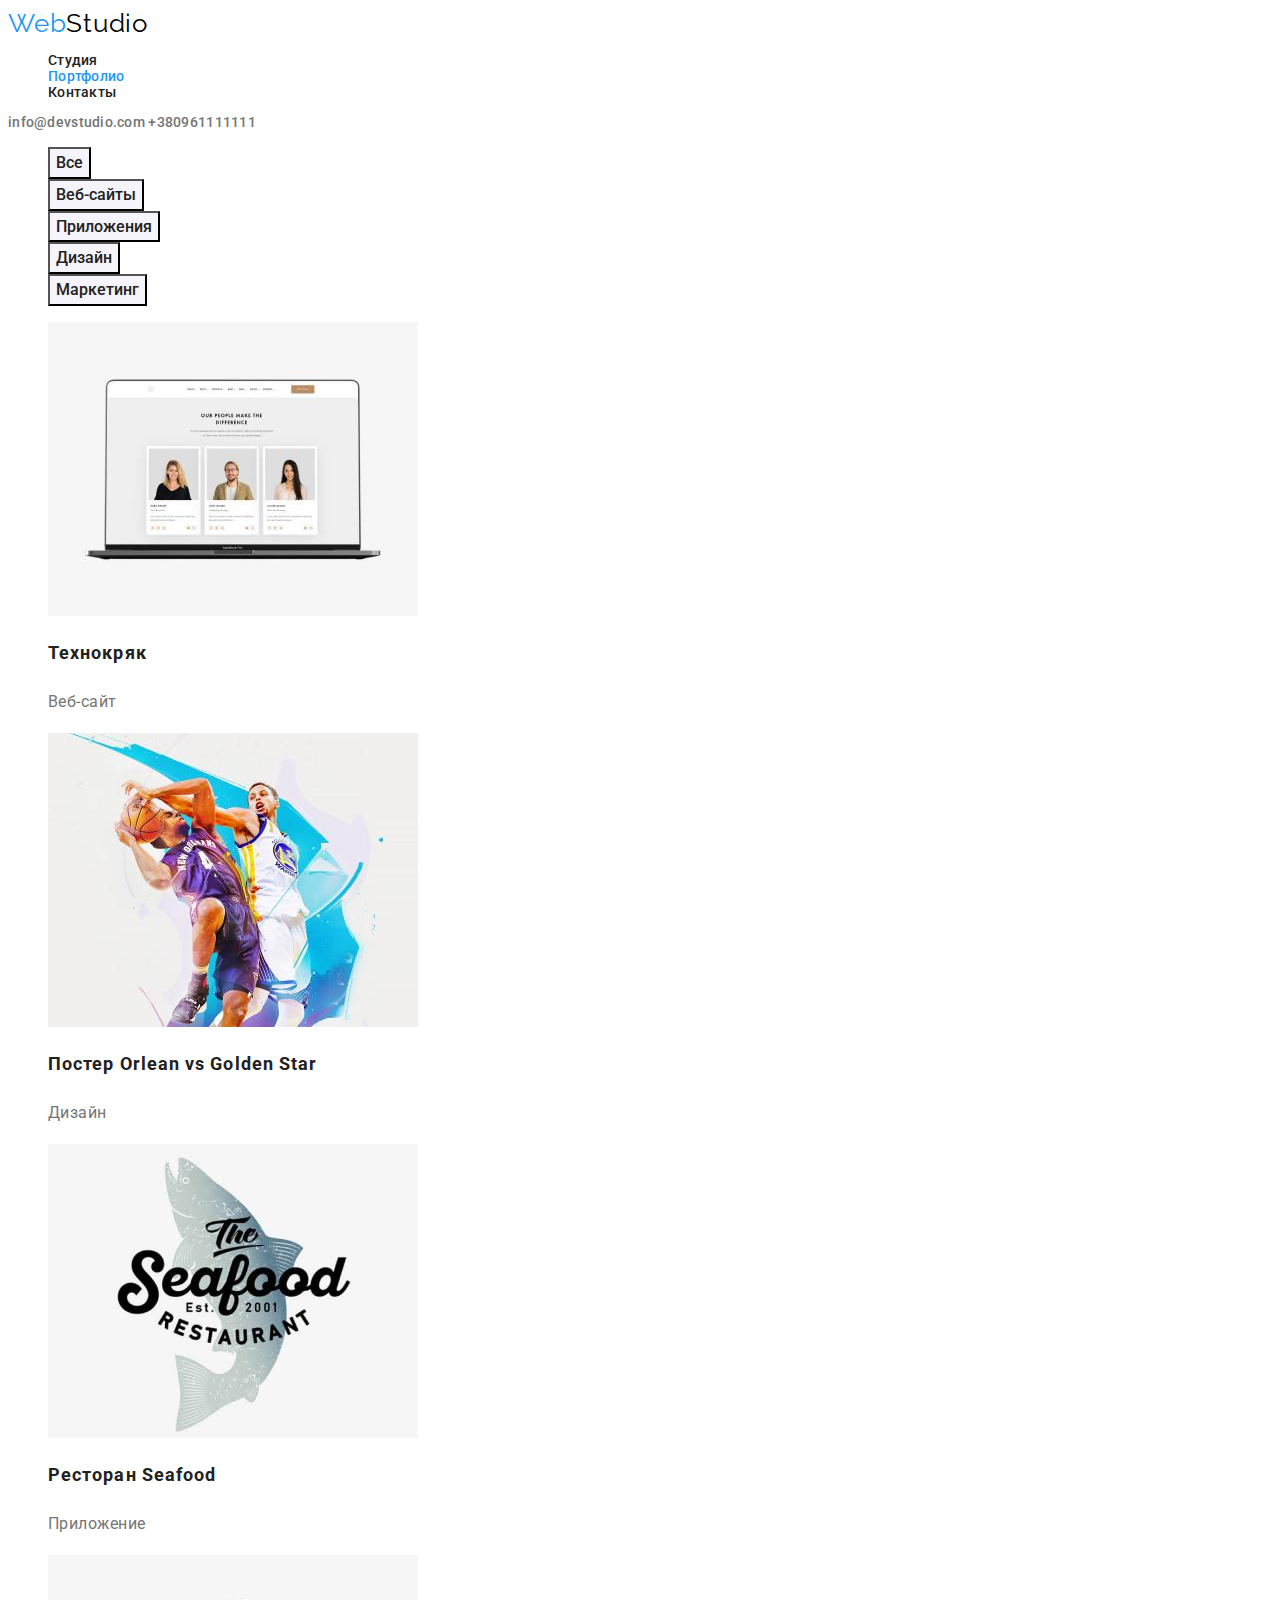
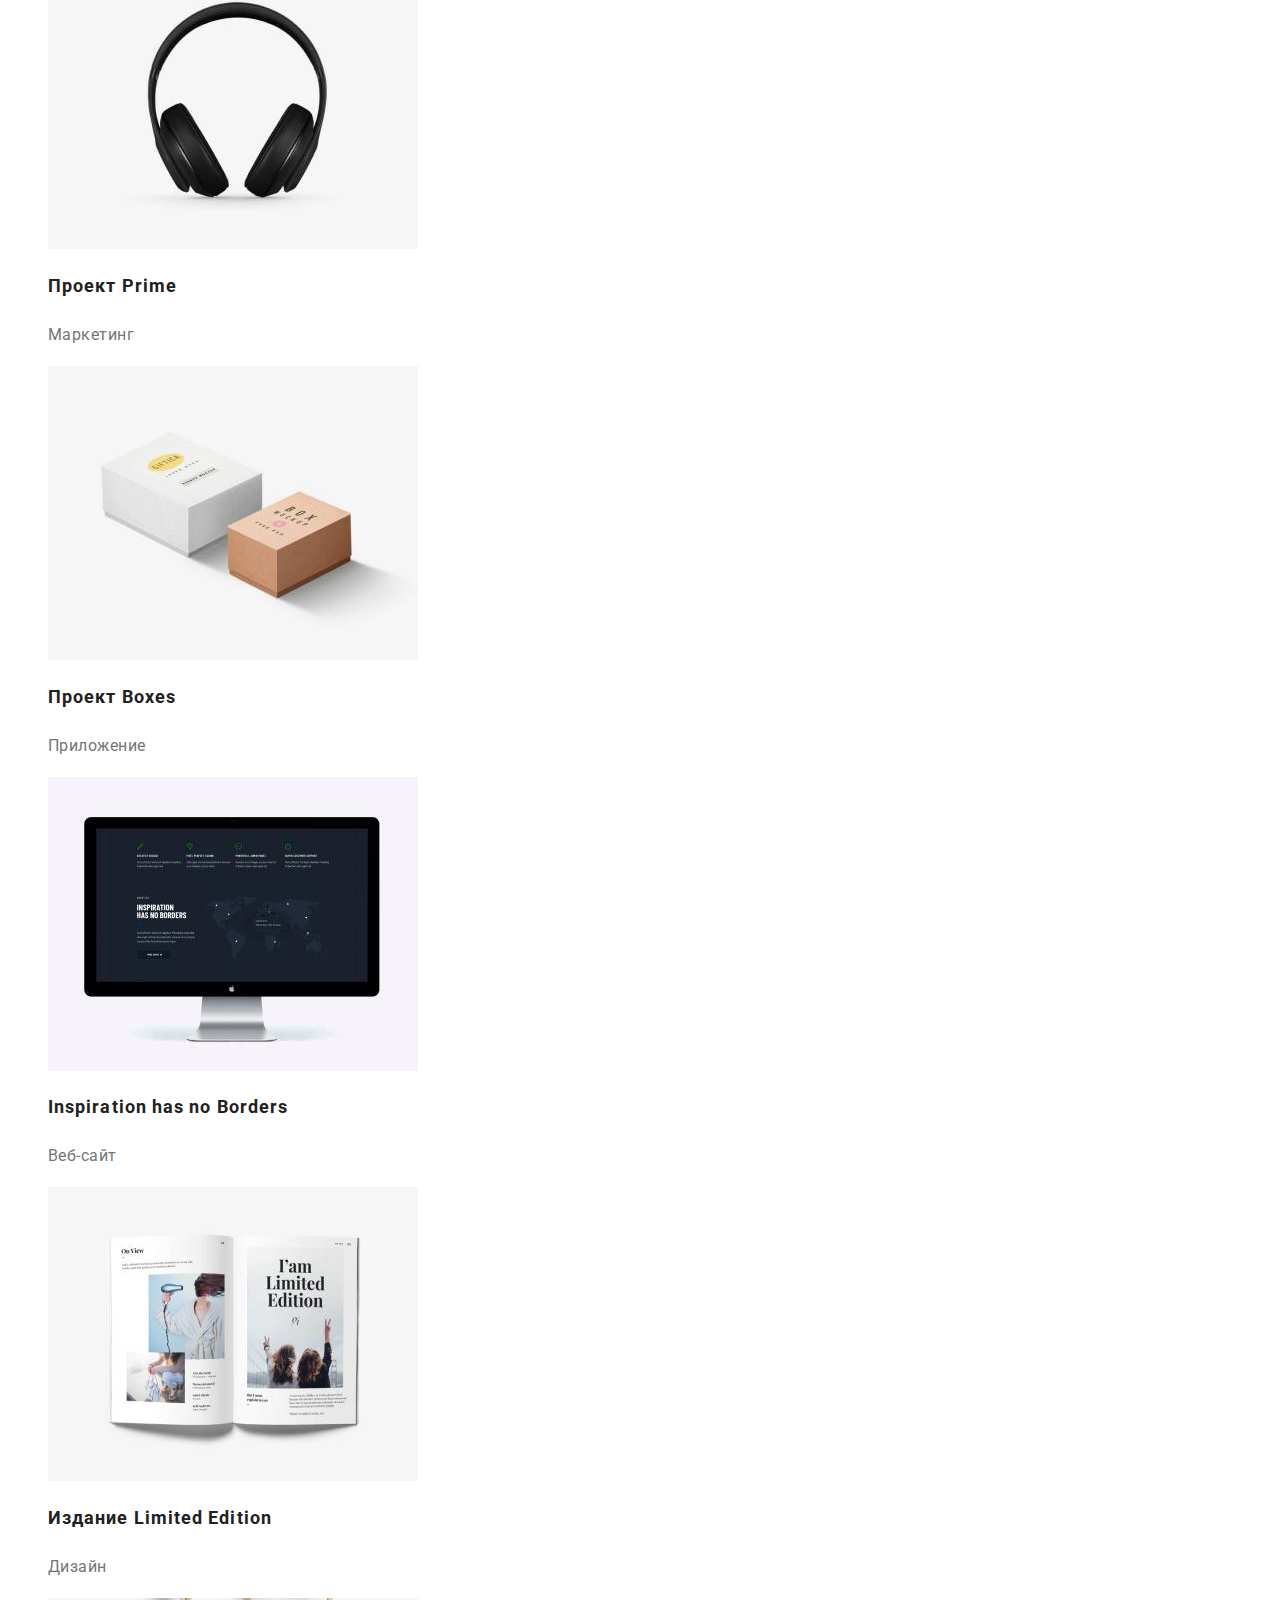
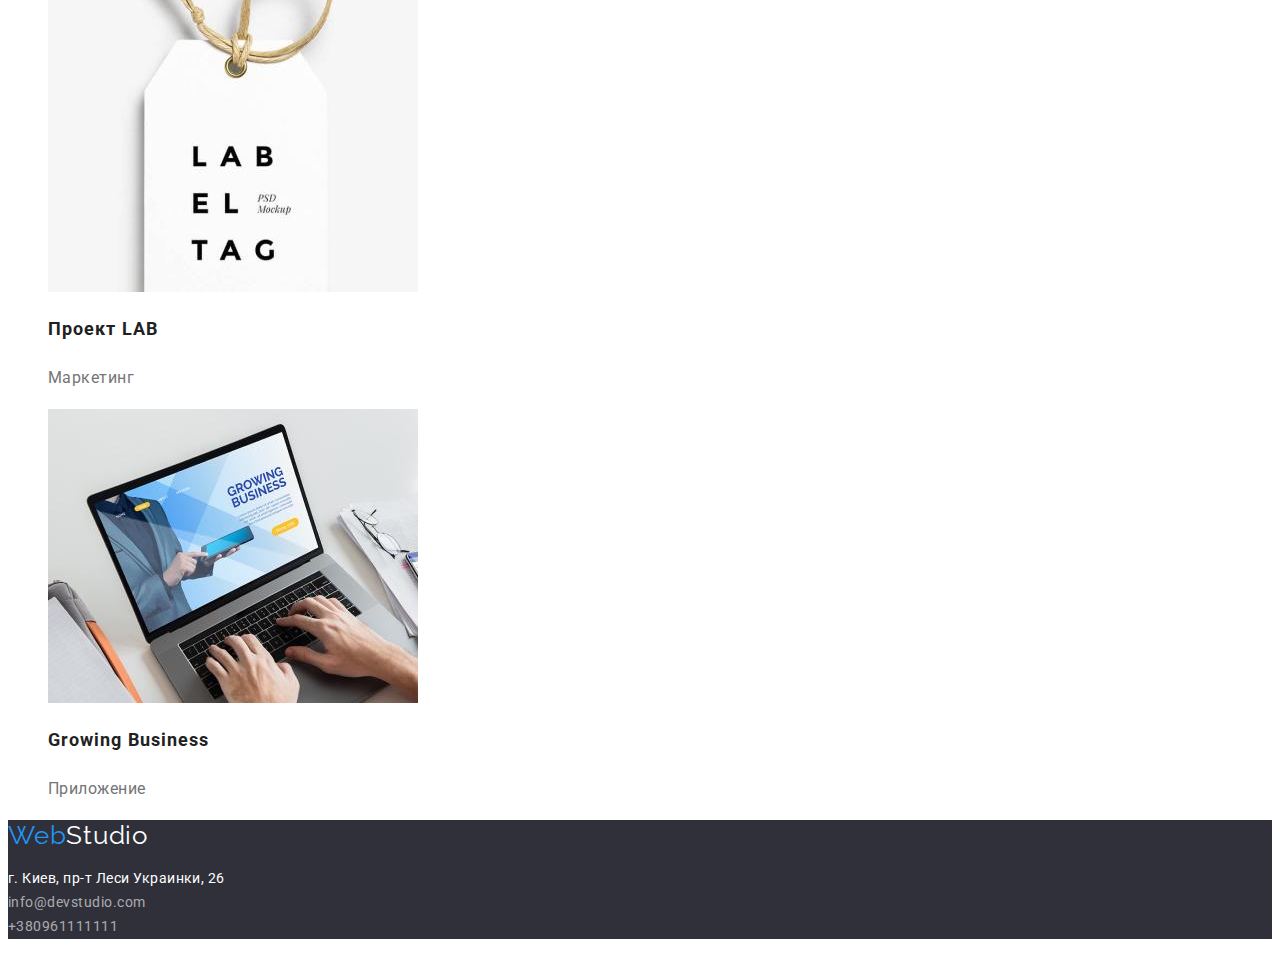
==== portfolio.html @ cdf76e8e "Д/з №3" ====
<!DOCTYPE html>
<html lang="ru">
    <head>
        <meta charset="UTF-8" />
        <meta http-equiv="X-UA-Compatible" content="IE=edge" />
        <meta name="viewport" content="width=device-width, initial-scale=1.0" />
        <title>Рекламное агенство WebStudio</title>
        <link
            href="https://fonts.googleapis.com/css2?family=Raleway:wght@700&family=Roboto:wght@400;500;700;900&display=swap"
            rel="stylesheet" />
        <link rel="stylesheet" href="./css/styles.css" />
    </head>

<body>
    <!--Шапка сайта с кнопками и контактами-->
    <header>
        <nav>
            <a class="logo" href="index.html" lang="en">
                <span class="web">Web</span><span class="studio">Studio</span>
            </a>
            <ul class="nav-links">
                <li><a href="index.html" class="nav-link">Студия</a></li>
                <li><a href="portfolio.html" class="nav-link current">Портфолио</a></li>
                <li><a href="" class="nav-link">Контакты</a></li>
            </ul>
        </nav>
        <div class="nav-contacts">
            <a href="mailto:info@devstudio.com" lang="en" class="nav-contact">info@devstudio.com</a>
            <a href="tel:+380961111111" class="nav-contact">+380961111111</a>
        </div>
    </header>

    <!--Примеры работ-->
    <main>
        <section class="portfolio">
            <h1 class="portfolio-title">Портфолио работ</h1>
            <ul class="portfolio-buttons">
                <li>
                    <button type="button" class="portfolio-item">Все</button>
                </li>
                <li>
                    <button type="button" class="portfolio-item">Веб-сайты</button>
                </li>
                <li>
                    <button type="button" class="portfolio-item">Приложения</button>
                </li>
                <li>
                    <button type="button" class="portfolio-item">Дизайн</button>
                </li>
                <li>
                    <button type="button" class="portfolio-item">Маркетинг</button>
                </li>
            </ul>
            <ul class="portfolio-list">
                <li>
                    <img src="./img/portfolio/img.jpg" alt="Технокряк" width="370" height="294">
                    <h2 class="portfolio-subtitle">Технокряк</h2>
                    <p class="portfolio-text">Веб-сайт</p>
                </li>
                <li>
                    <img src="./img/portfolio/img_1.jpg" alt="Баскетболисты" width="370" height="294">
                    <h2 class="portfolio-subtitle">Постер <span lang="en">Orlean vs Golden Star</span></h2>
                    <p class="portfolio-text">Дизайн</p> 
                </li>
                <li>
                    <img src="./img/portfolio/img_2.jpg" alt="Лого ресторана" width="370" height="294">
                    <h2 class="portfolio-subtitle">Ресторан <span lang="en">Seafood</span></h2>
                    <p class="portfolio-text">Приложение</p>
                </li>
                <li>
                    <img src="./img/portfolio/img_3.jpg" alt="Наушники" width="370" height="294">
                    <h2 class="portfolio-subtitle">Проект <span lang="en">Prime</span></h2>
                    <p class="portfolio-text">Маркетинг</p>
                </li>
                <li>
                    <img src="./img/portfolio/img_4.jpg" alt="Бумажные коробки" width="370" height="294">
                    <h2 class="portfolio-subtitle">Проект <span lang="en">Boxes</span></h2>
                    <p class="portfolio-text">Приложение</p>
                </li>
                <li>
                    <img src="./img/portfolio/img_5.jpg" alt="Монитор" width="370" height="294">
                    <h2 class="portfolio-subtitle"><span lang="en">Inspiration has no Borders</span></h2>
                    <p class="portfolio-text">Веб-сайт</p>
                </li>
                <li>
                    <img src="./img/portfolio/img_6.jpg" alt="Книга" width="370" height="294">
                    <h2 class="portfolio-subtitle">Издание <span lang="en">Limited Edition</span></h2>
                    <p class="portfolio-text">Дизайн</p>
                </li>
                <li>
                    <img src="./img/portfolio/img_7.jpg" alt="Ярлык" width="370" height="294">
                    <h2 class="portfolio-subtitle">Проект <span lang="en">LAB</span></h2>
                    <p class="portfolio-text">Маркетинг</p>
                </li>
                <li>
                    <img src="./img/portfolio/img_8.jpg" alt="Ноутбук" width="370" height="294">
                    <h2 class="portfolio-subtitle"><span lang="en">Growing Business</span></h2>
                    <p class="portfolio-text">Приложение</p>
                </li>
            </ul>
        </section>
 
    </main>

    <!--Подвал сайта-->

    <footer class="footer">
        <a class="logo" href="index.html" lang="en">
            <span class="web">Web</span><span class="footer-studio">Studio</span>
        </a>
        <address>
            <p>
                <span class="footer-location">г. Киев, пр-т Леси Украинки, 26</span><br />
                <a href="mailto:info@devstudio.com" lang="en" class="footer-contact">info@devstudio.com</a><br />
                <a href="tel:+380961111111" class="footer-contact">+380961111111</a>
            </p>
        </address>
    </footer>

</body>

</html>
---- css/styles.css ----
body {
  background-color: #ffffff;
  color: #212121;
  font-family: Roboto, sans-serif;
  letter-spacing: 0.03em;
}

:root {
  --primery-text-color: #212121;
  --secondary-text-color: #757575;
  --text-white-color: #ffffff;
  --accent-text-color: #2196f3;
}

/* Блок header */

.logo {
  text-decoration: none;
  font-family: Raleway, sans-serif;
  letter-spacing: 0.03em;
  font-size: 26px;
  line-height: 1.19;
}
.web {
  color: var(--accent-text-color);
}
.studio {
  color: #000000;
}
.nav-links {
  list-style: none;
  letter-spacing: 0.02em;
  font-weight: 500;
  font-size: 14px;
  line-height: 1.14;
}
.nav-link {
  text-decoration: none;
  color: var(--primery-text-color);
}
.nav-link.current {
  color: var(--accent-text-color);
}
.nav-contacts {
  letter-spacing: 0.02em;
  font-weight: 500;
  font-size: 14px;
  line-height: 1.14;
}
.nav-contact {
  color: var(--secondary-text-color);
  text-decoration: none;
}
.nav-link:hover,
.nav-link:focus,
.nav-contact:hover,
.nav-contact:focus {
  color: var(--accent-text-color);
}

/* Главная страница */
/* Блок main */
/* Блок со слайдером */

.main-section {
  background-color: #2f303a;
  letter-spacing: 0.06em;
}
.main-title {
  color: var(--text-white-color);
  text-transform: uppercase;
  font-weight: 900;
  font-size: 44px;
  line-height: 1.36;
  text-align: center;
}
.main-button {
  background-color: var(--accent-text-color);
  color: var(--text-white-color);
  letter-spacing: 0.06em;
  font-family: inherit;
  font-weight: 700;
  font-size: 16px;
  line-height: 1.87;
  text-align: center;
  cursor: pointer;
}
.main-button:hover,
.main-button:focus {
  background-color: #188ce8;
}

/* Блок с преимуществами */

.feature-title {
  position: absolute;
  width: 1px;
  height: 1px;
  margin: -1px;
  padding: 0;
  overflow: hidden;
  border: 0;
  clip: rect(0 0 0 0);
}
.feature-list {
  list-style: none;
}
.feature-subtitle {
  color: var(--primery-text-color);
  text-transform: uppercase;
  font-weight: 700;
  font-size: 14px;
  line-height: 1.14;
}
.feature-text {
  color: var(--secondary-text-color);
  font-size: 14px;
  line-height: 1.71;
}

/* Блок с картинками */

.info-title {
  color: var(--primery-text-color);
  font-weight: 700;
  font-size: 36px;
  line-height: 1.16;
  text-align: center;
}
.info-list {
  list-style: none;
}

/* Блок Наша команда */

.team {
  background-color: #f5f4fa;
}
.team-title {
  color: var(--primery-text-color);
  font-weight: 700;
  font-size: 36px;
  line-height: 1.16;
  text-align: center;
}
.team-list {
  list-style: none;
}
.team-subtitle {
  color: var(--primery-text-color);
  font-weight: 500;
  font-size: 16px;
  line-height: 1.19;
  text-align: center;
}
.team-text {
  color: var(--secondary-text-color);
  font-size: 16px;
  line-height: 1.19;
  text-align: center;
}

/* Подвал сайта */

.footer {
  background-color: #2f303a;
}
.footer-studio {
  color: var(--text-white-color);
}
.footer-location {
  color: var(--text-white-color);
  font-size: 14px;
  line-height: 1.71;
}
.footer-contact {
  color: rgba(255, 255, 255, 0.6);
  text-decoration: none;
  font-size: 14px;
  line-height: 1.71;
}

.footer-location,
.footer-contact {
  font-style: normal;
}
.footer-contact:hover,
.footer-contact:focus {
  color: var(--accent-text-color);
}

/* Страница Портфолио */
/* Примеры работ */

.portfolio-title {
  position: absolute;
  width: 1px;
  height: 1px;
  margin: -1px;
  padding: 0;
  overflow: hidden;
  border: 0;
  clip: rect(0 0 0 0);
}
.portfolio-buttons {
  list-style: none;
}
.portfolio-item {
  color: var(--primery-text-color);
  background-color: #f5f4fa;
  font-family: inherit;
  font-weight: 500;
  font-size: 16px;
  line-height: 1.62;
  text-align: center;
  cursor: pointer;
}
.portfolio-item:hover,
.portfolio-item:focus {
  color: var(--text-white-color);
  background-color: var(--accent-text-color);
}
.portfolio-list {
  list-style: none;
}
.portfolio-subtitle {
  color: var(--primery-text-color);
  letter-spacing: 0.06em;
  font-weight: 700;
  font-size: 18px;
  line-height: 2;
}
.portfolio-text {
  color: var(--secondary-text-color);
  font-size: 16px;
  line-height: 1.87;
}
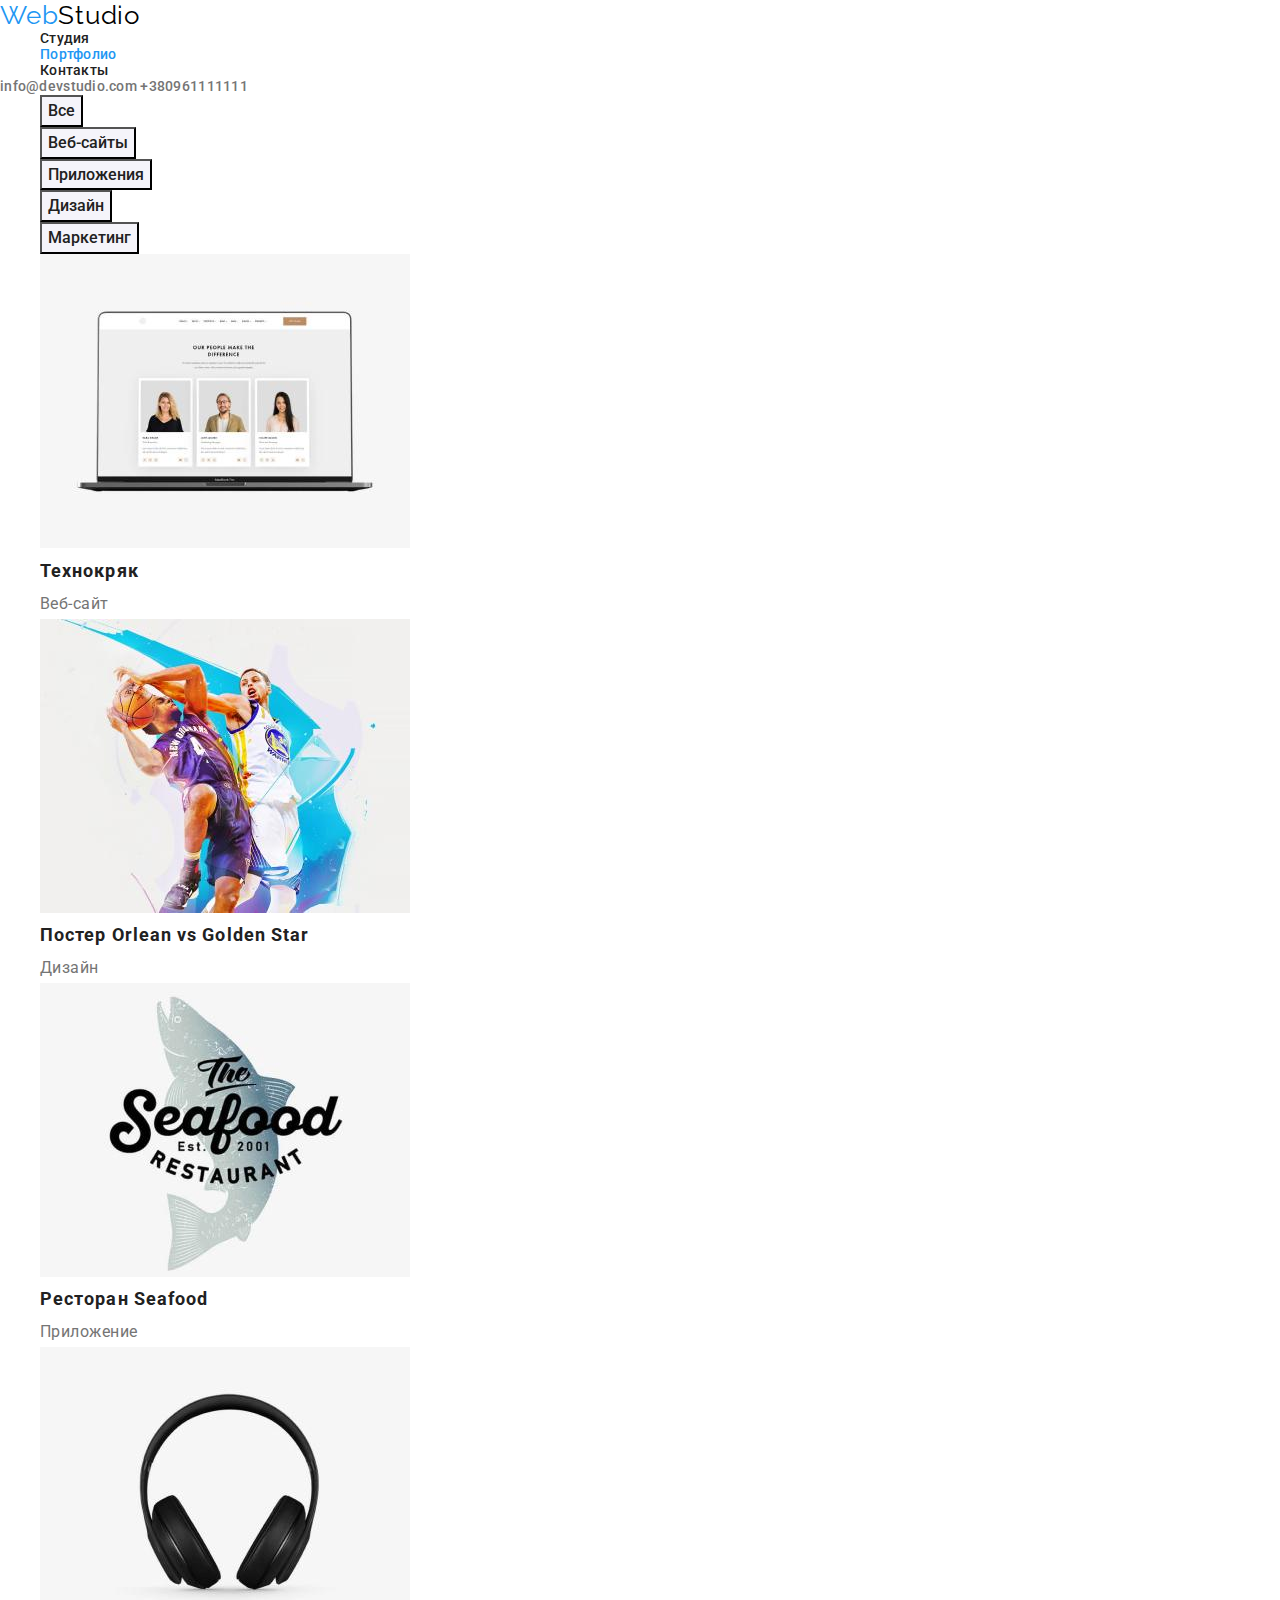
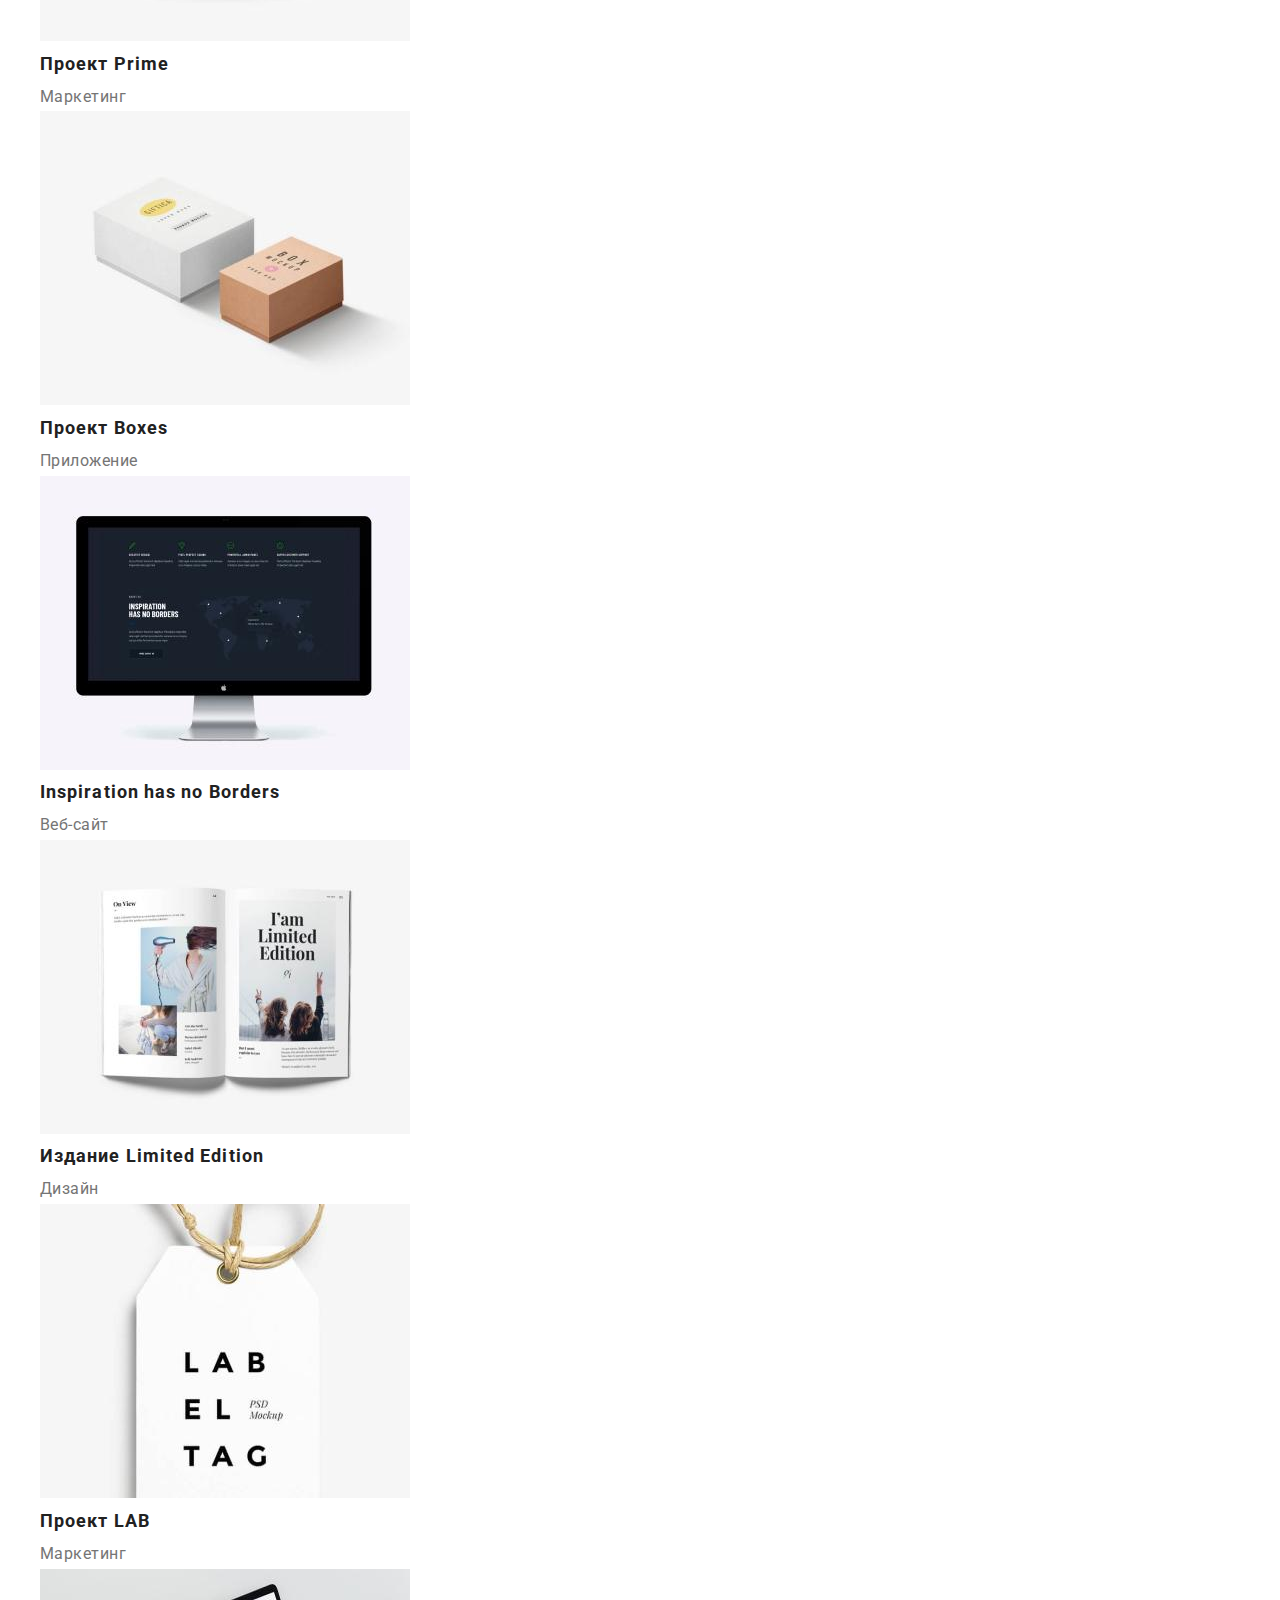
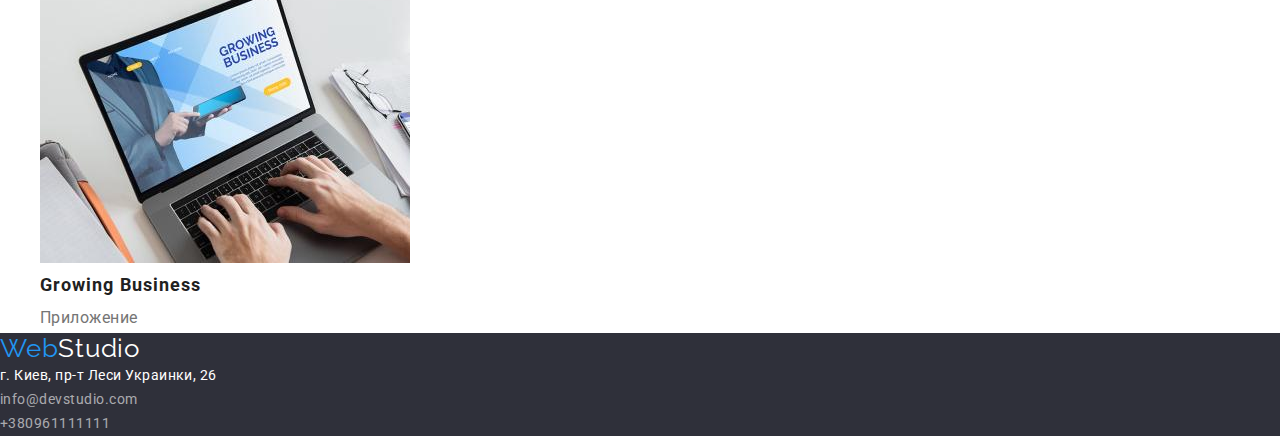
==== commit 8e127702: "Подключает стиль нормалайз" ====
--- a/portfolio.html
+++ b/portfolio.html
@@ -8,6 +8,7 @@
         <link
             href="https://fonts.googleapis.com/css2?family=Raleway:wght@700&family=Roboto:wght@400;500;700;900&display=swap"
             rel="stylesheet" />
+        <link rel="stylesheet" href="./css/modern-normalize.css">
         <link rel="stylesheet" href="./css/styles.css" />
     </head>
 
--- a/css/styles.css
+++ b/css/styles.css
@@ -10,6 +10,17 @@
   --secondary-text-color: #757575;
   --text-white-color: #ffffff;
   --accent-text-color: #2196f3;
+}
+
+h1,
+h2,
+h3,
+p,
+ul {
+  padding-top: 0;
+  padding-bottom: 0;
+  margin-top: 0;
+  margin-bottom: 0;
 }
 
 /* Блок header */
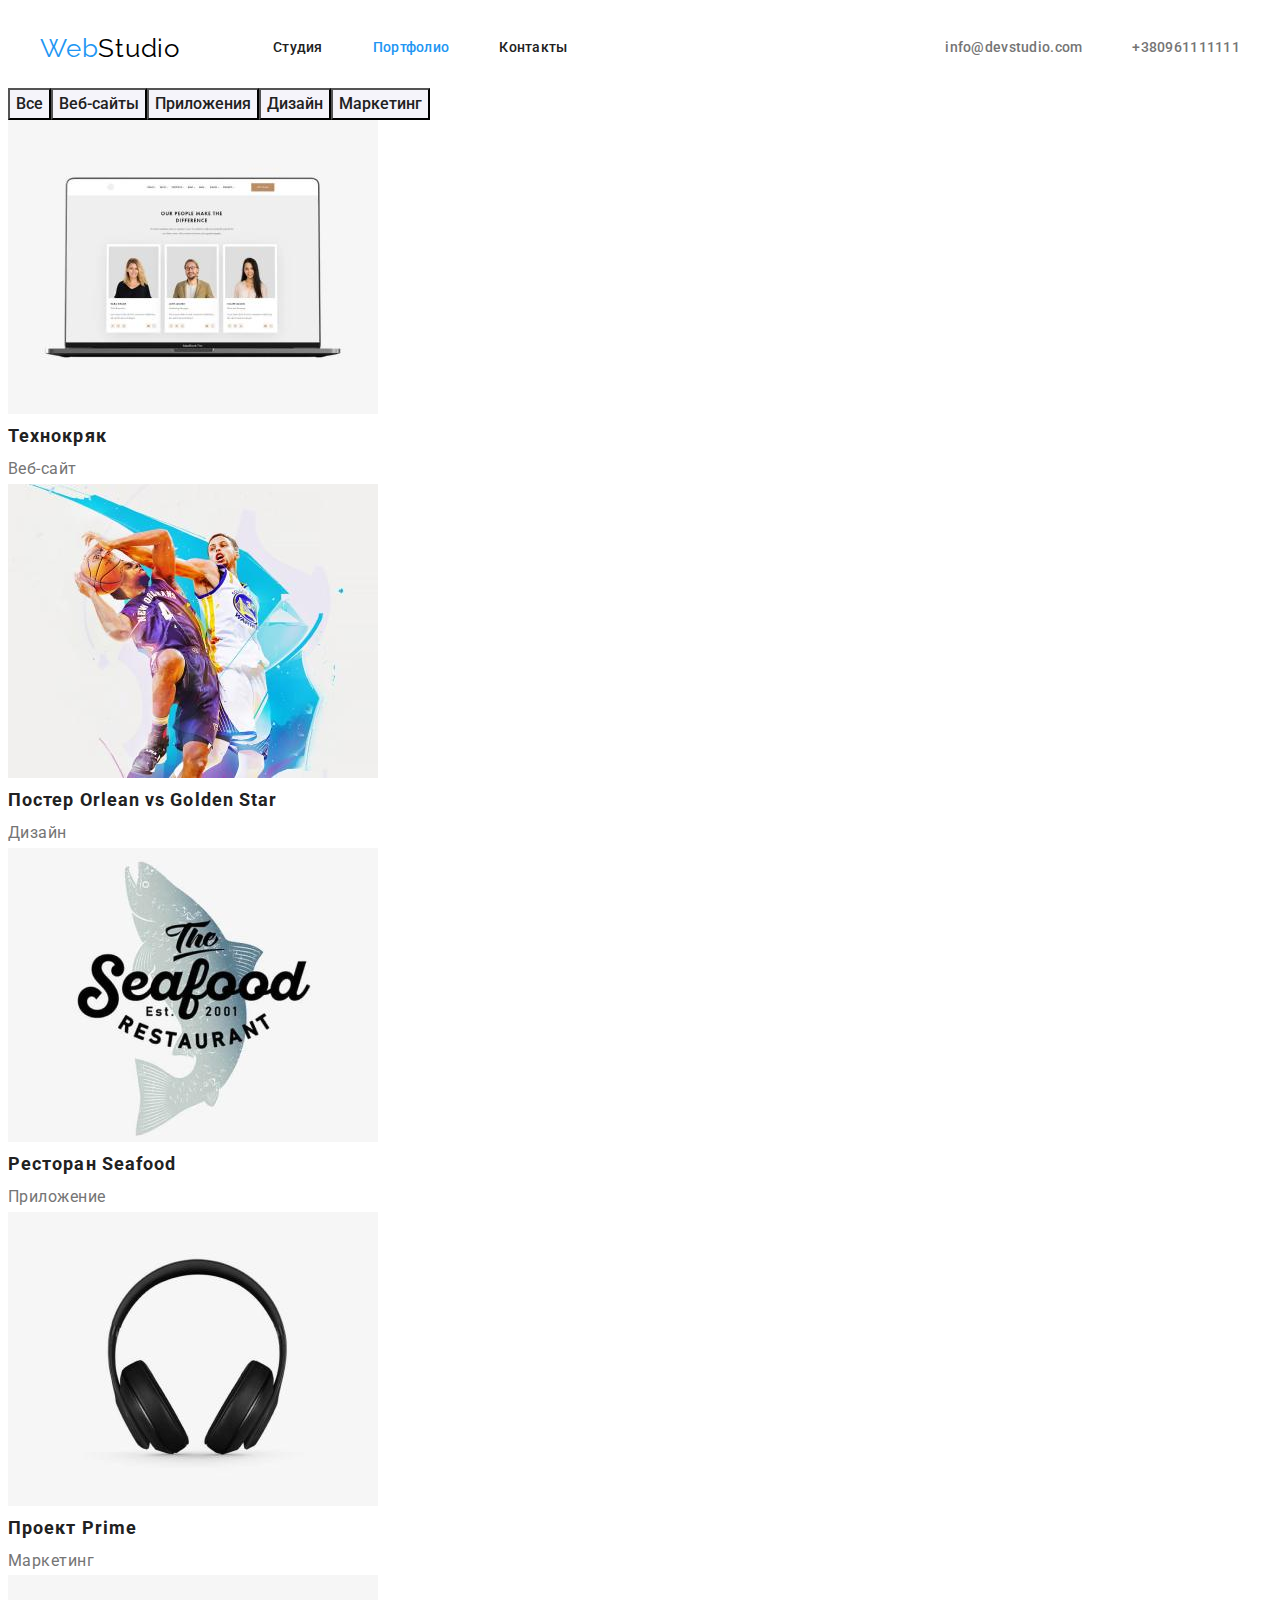
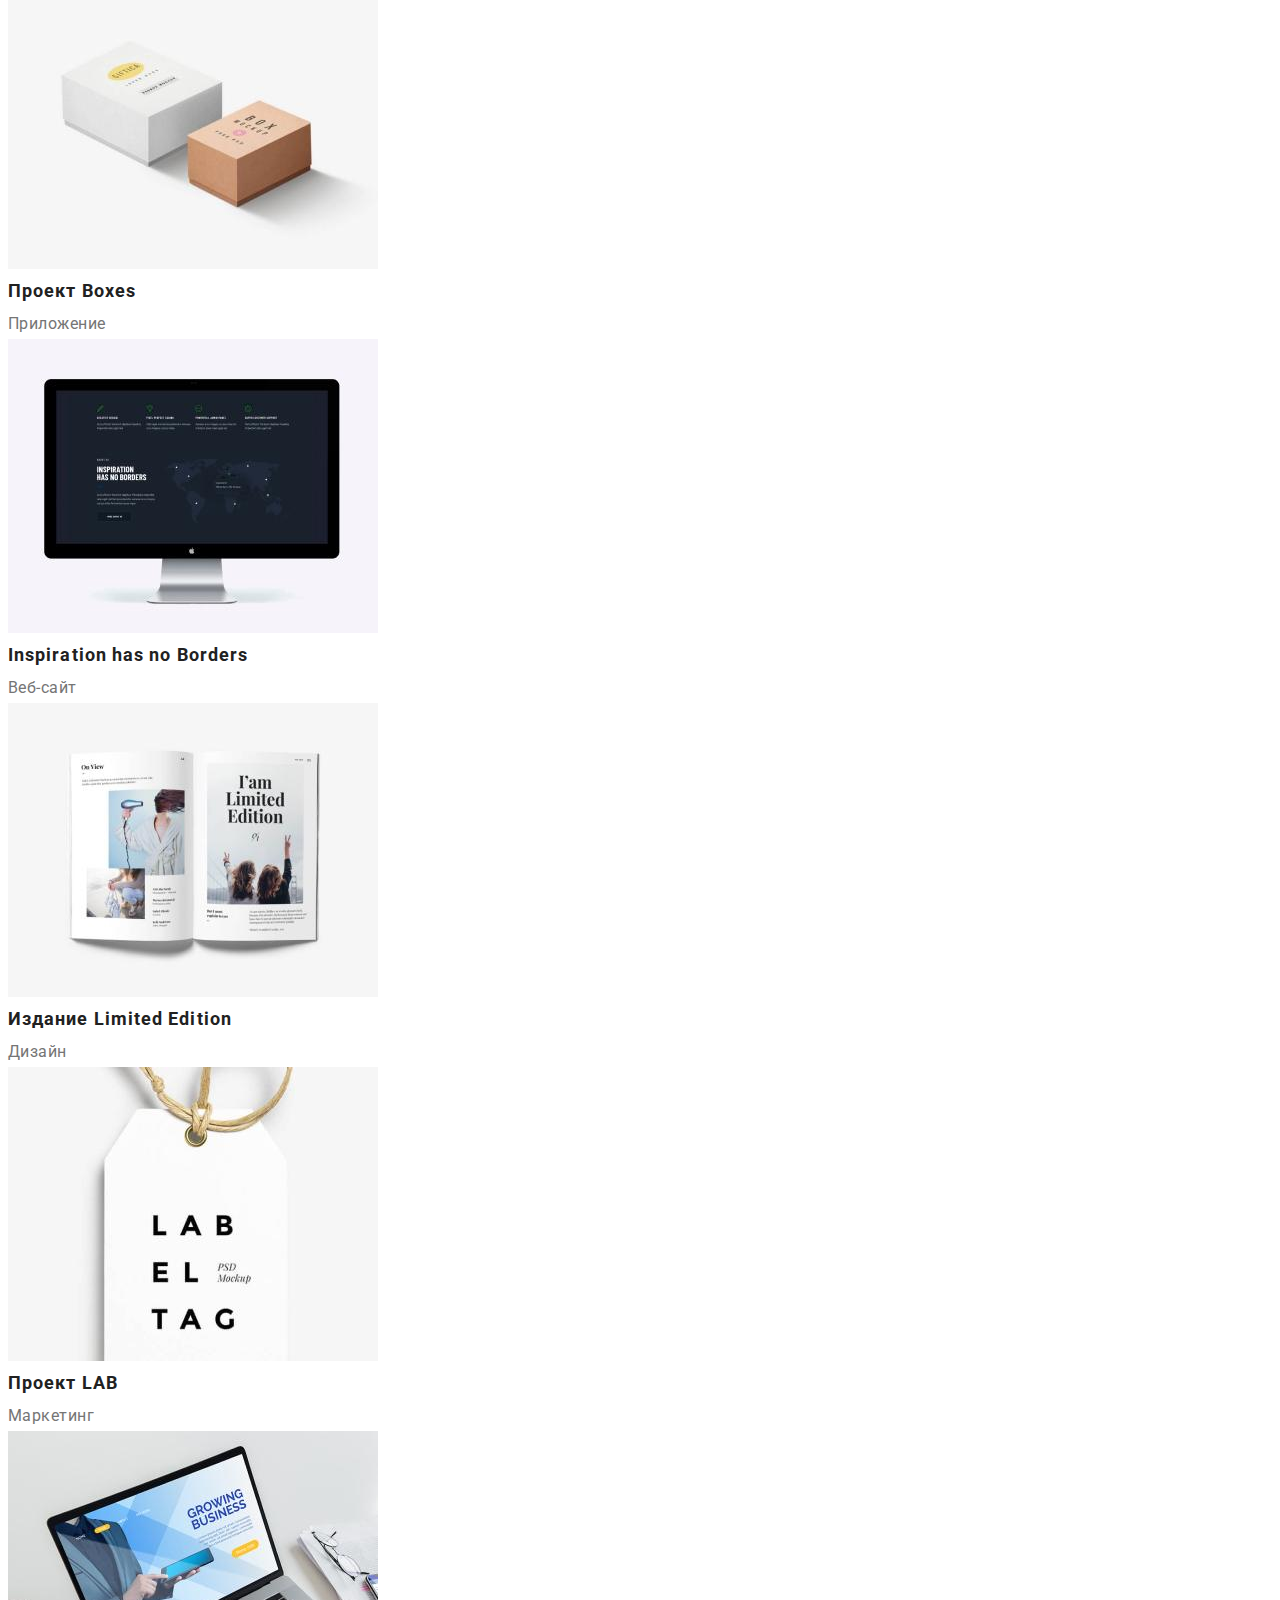
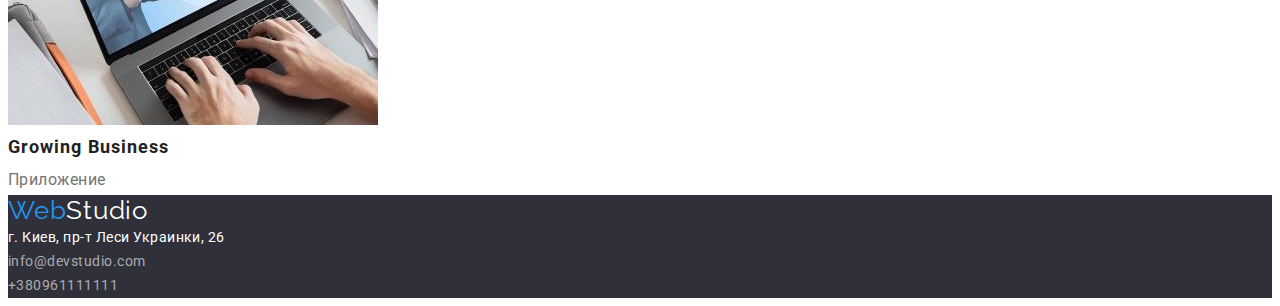
==== commit 706b77eb: "Выравнивает хедер согласно макету в Фигме" ====
--- a/portfolio.html
+++ b/portfolio.html
@@ -14,20 +14,23 @@
 
 <body>
     <!--Шапка сайта с кнопками и контактами-->
-    <header>
-        <nav>
-            <a class="logo" href="index.html" lang="en">
+    <header class="header">
+        <div class="header-section container">
+            <a href="index.html" class="logo" lang="en">
                 <span class="web">Web</span><span class="studio">Studio</span>
             </a>
-            <ul class="nav-links">
-                <li><a href="index.html" class="nav-link">Студия</a></li>
-                <li><a href="portfolio.html" class="nav-link current">Портфолио</a></li>
-                <li><a href="" class="nav-link">Контакты</a></li>
+            <nav class="header-nav">
+                <ul class="nav-links">
+                    <li class="nav-item"><a href="index.html" class="nav-link">Студия</a></li>
+                    <li class="nav-item"><a href="portfolio.html" class="nav-link current">Портфолио</a></li>
+                    <li class="nav-item"><a href="" class="nav-link">Контакты</a></li>
+                </ul>
+            </nav>
+            <ul class="nav-contacts">
+                <li class="cont-item"><a href="mailto:info@devstudio.com" lang="en"
+                        class="nav-contact">info@devstudio.com</a></li>
+                <li class="cont-item"><a href="tel:+380961111111" class="nav-contact">+380961111111</a></li>
             </ul>
-        </nav>
-        <div class="nav-contacts">
-            <a href="mailto:info@devstudio.com" lang="en" class="nav-contact">info@devstudio.com</a>
-            <a href="tel:+380961111111" class="nav-contact">+380961111111</a>
         </div>
     </header>
 
--- a/css/styles.css
+++ b/css/styles.css
@@ -15,53 +15,101 @@
 h1,
 h2,
 h3,
-p,
+h4,
+h5,
+h6,
+p {
+  margin: 0;
+}
+
 ul {
-  padding-top: 0;
-  padding-bottom: 0;
-  margin-top: 0;
-  margin-bottom: 0;
+  padding: 0;
+  margin: 0;
+}
+
+.container {
+  width: 1200px;
+  padding-left: 15px;
+  padding-right: 15px;
+  margin: 0 auto;
 }
 
 /* Блок header */
 
+.header-section {
+  display: flex;
+  align-items: center;
+}
+
+.header-nav {
+  display: flex;
+}
+
 .logo {
+  margin-right: 93px;
+
   text-decoration: none;
   font-family: Raleway, sans-serif;
   letter-spacing: 0.03em;
   font-size: 26px;
   line-height: 1.19;
 }
+
 .web {
   color: var(--accent-text-color);
 }
+
 .studio {
   color: #000000;
 }
+
 .nav-links {
+  display: flex;
+
   list-style: none;
   letter-spacing: 0.02em;
   font-weight: 500;
   font-size: 14px;
   line-height: 1.14;
 }
+
+.nav-links .nav-item + .nav-item {
+  margin-left: 50px;
+}
+
 .nav-link {
+  display: block;
+  padding-top: 32px;
+  padding-bottom: 32px;
+
   text-decoration: none;
   color: var(--primery-text-color);
 }
+
 .nav-link.current {
   color: var(--accent-text-color);
 }
+
 .nav-contacts {
+  display: flex;
+  margin-left: auto;
+
+  list-style: none;
   letter-spacing: 0.02em;
   font-weight: 500;
   font-size: 14px;
   line-height: 1.14;
 }
+
+.nav-contacts .cont-item + .cont-item {
+  margin-left: 50px;
+}
+
 .nav-contact {
   color: var(--secondary-text-color);
   text-decoration: none;
 }
+
 .nav-link:hover,
 .nav-link:focus,
 .nav-contact:hover,
@@ -115,6 +163,7 @@
 }
 .feature-list {
   list-style: none;
+  display: flex;
 }
 .feature-subtitle {
   color: var(--primery-text-color);
@@ -140,6 +189,7 @@
 }
 .info-list {
   list-style: none;
+  display: flex;
 }
 
 /* Блок Наша команда */
@@ -156,6 +206,7 @@
 }
 .team-list {
   list-style: none;
+  display: flex;
 }
 .team-subtitle {
   color: var(--primery-text-color);
@@ -215,6 +266,7 @@
 }
 .portfolio-buttons {
   list-style: none;
+  display: flex;
 }
 .portfolio-item {
   color: var(--primery-text-color);
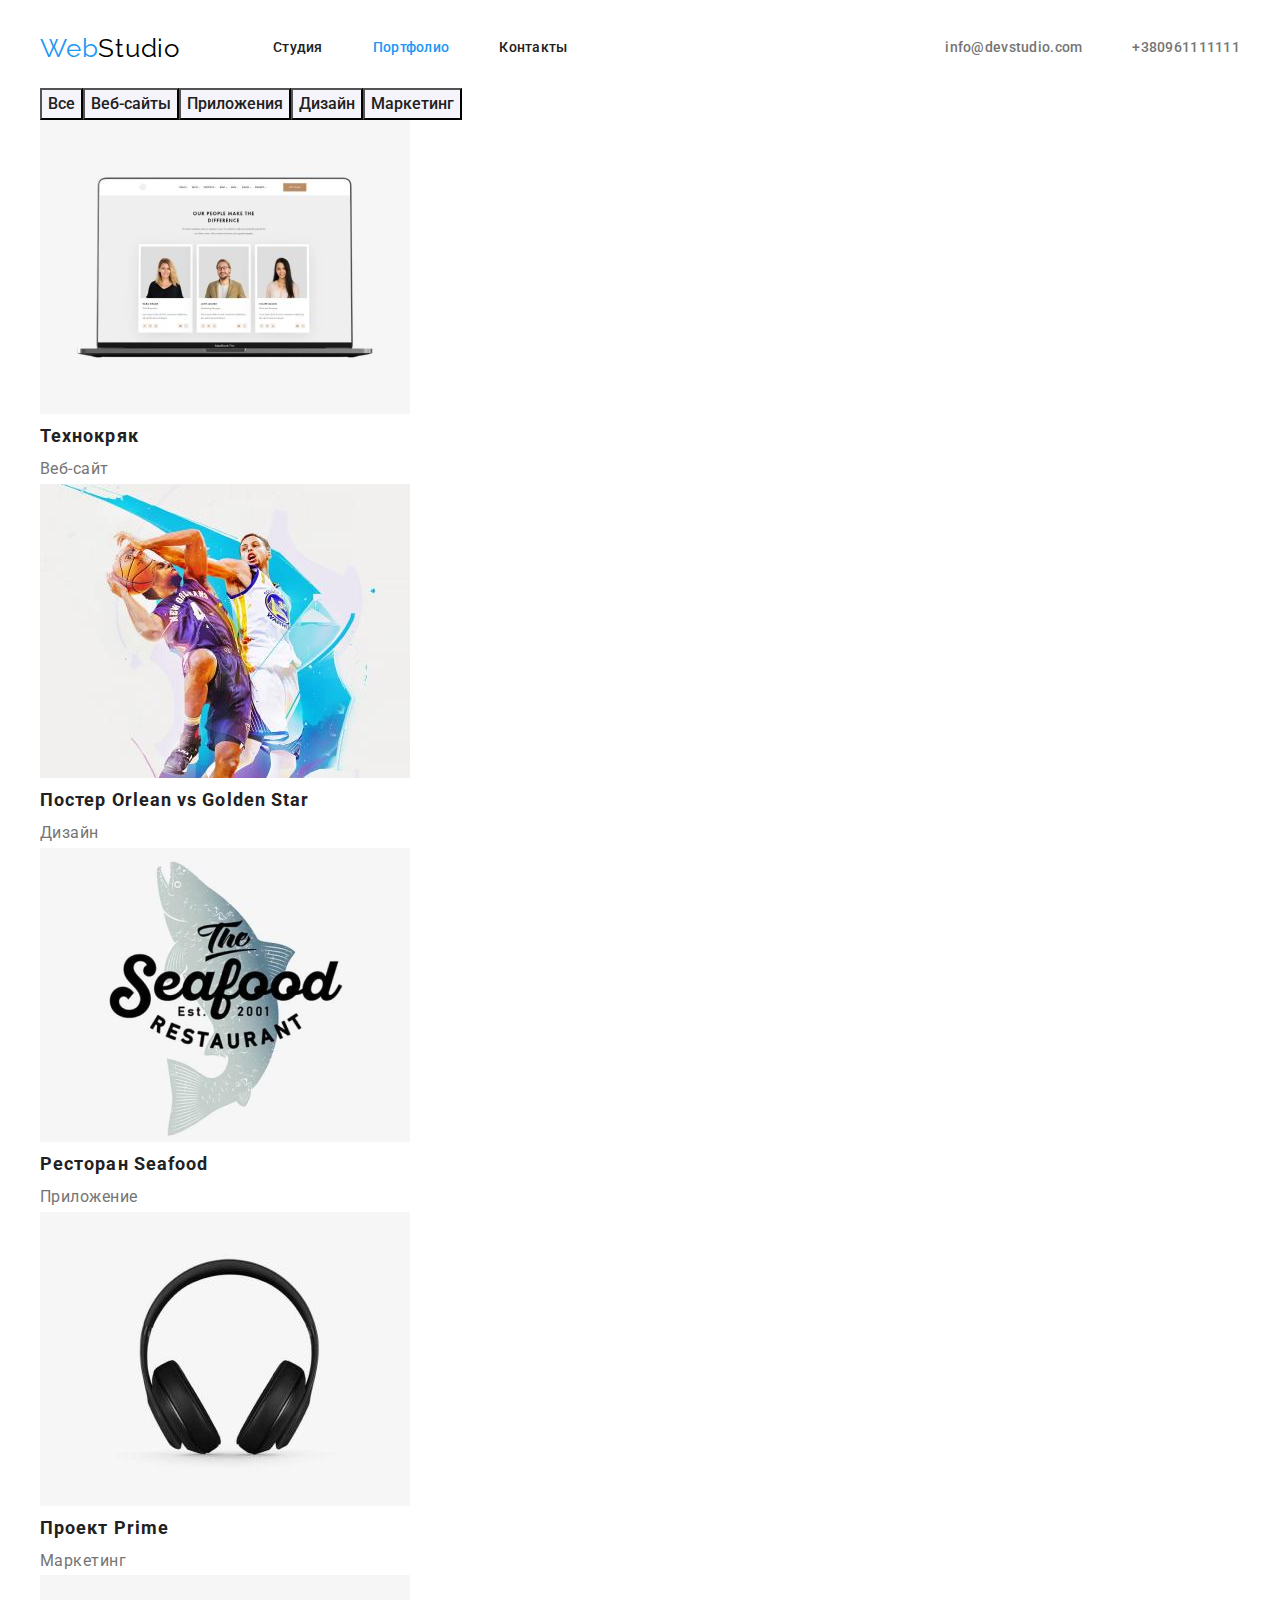
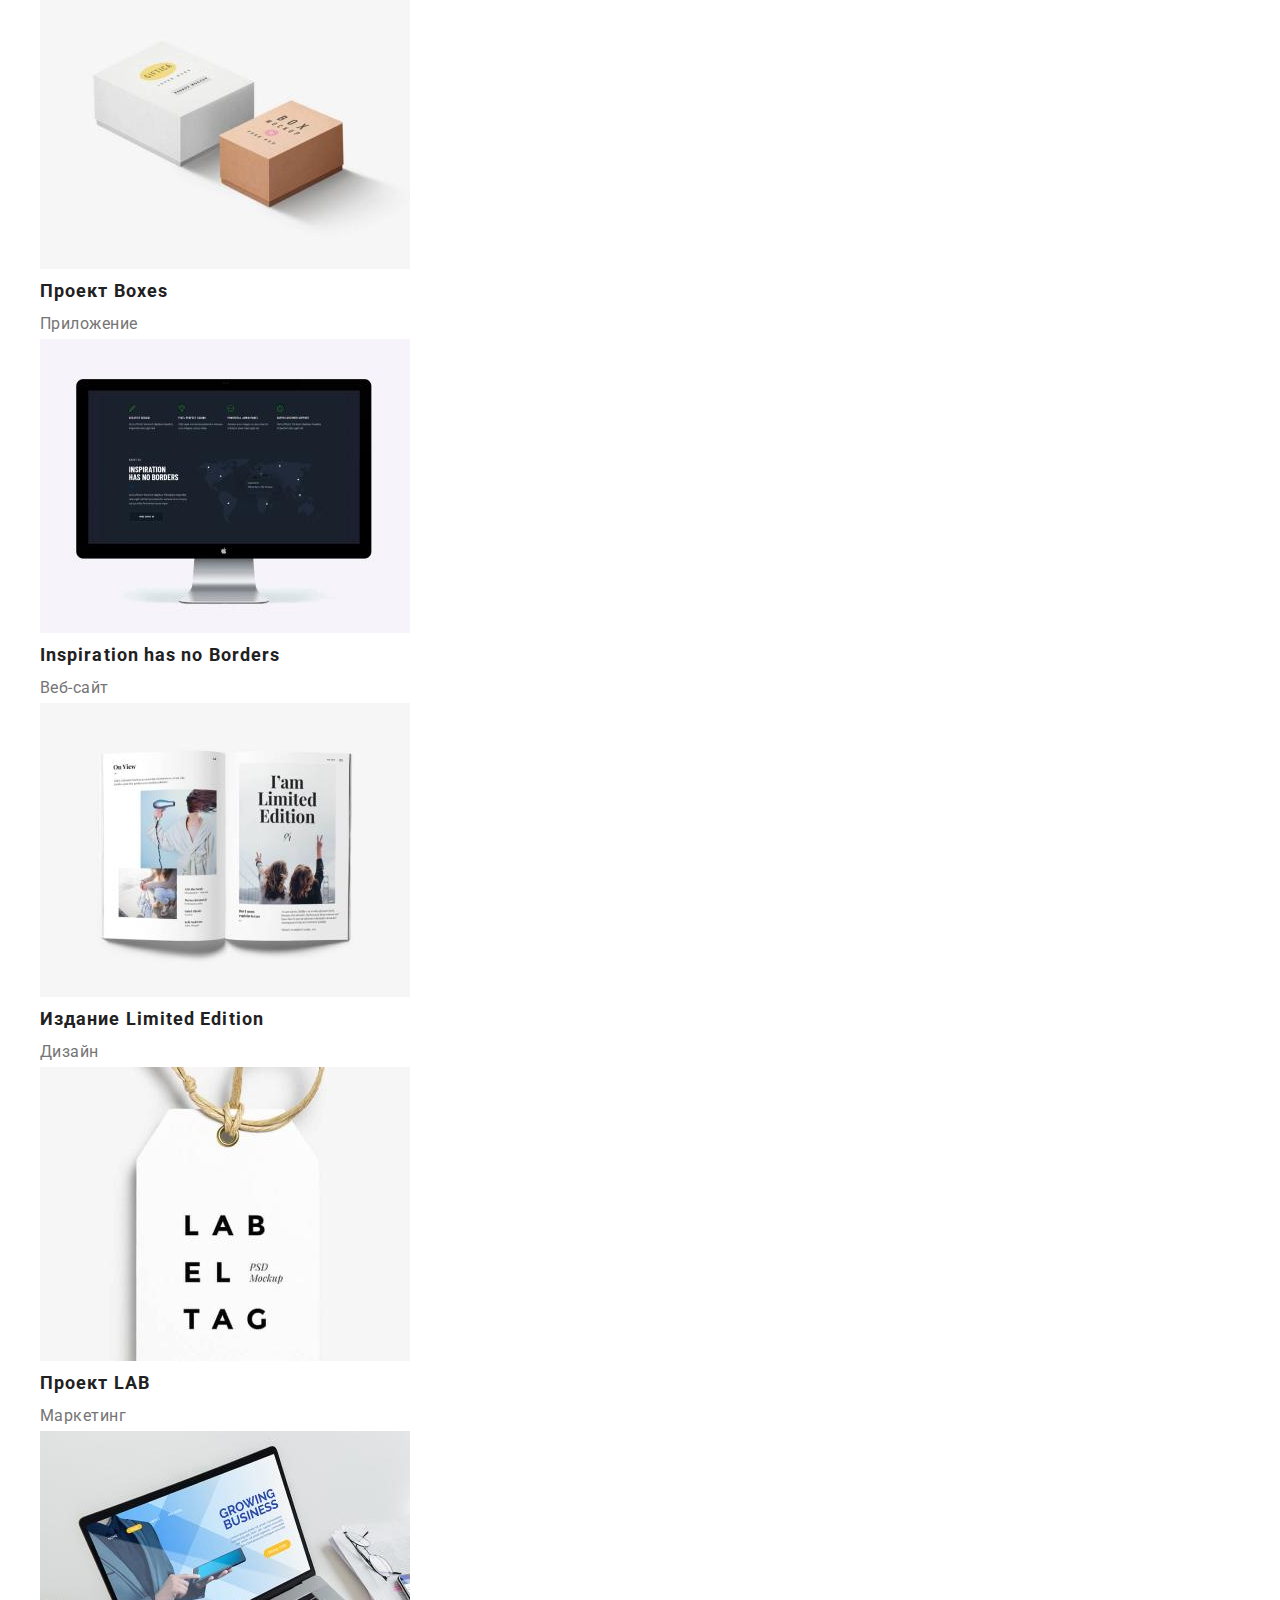
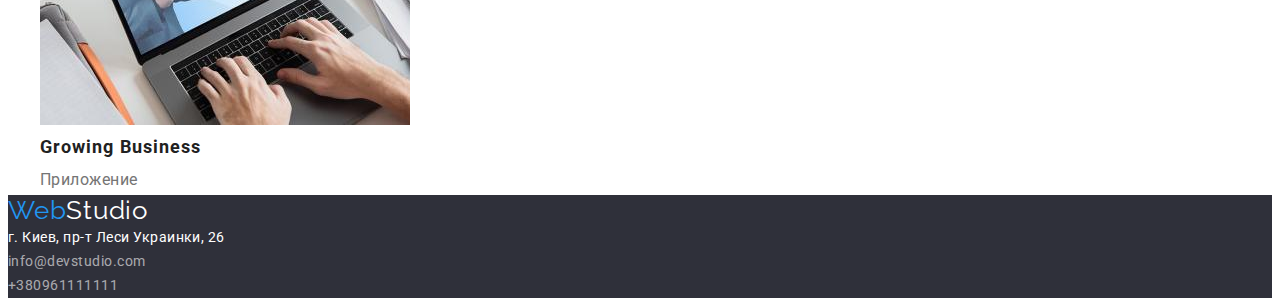
==== commit 9906882d: "Добавлен контейнер в Портфолио" ====
--- a/portfolio.html
+++ b/portfolio.html
@@ -36,7 +36,7 @@
 
     <!--Примеры работ-->
     <main>
-        <section class="portfolio">
+        <section class="portfolio container">
             <h1 class="portfolio-title">Портфолио работ</h1>
             <ul class="portfolio-buttons">
                 <li>
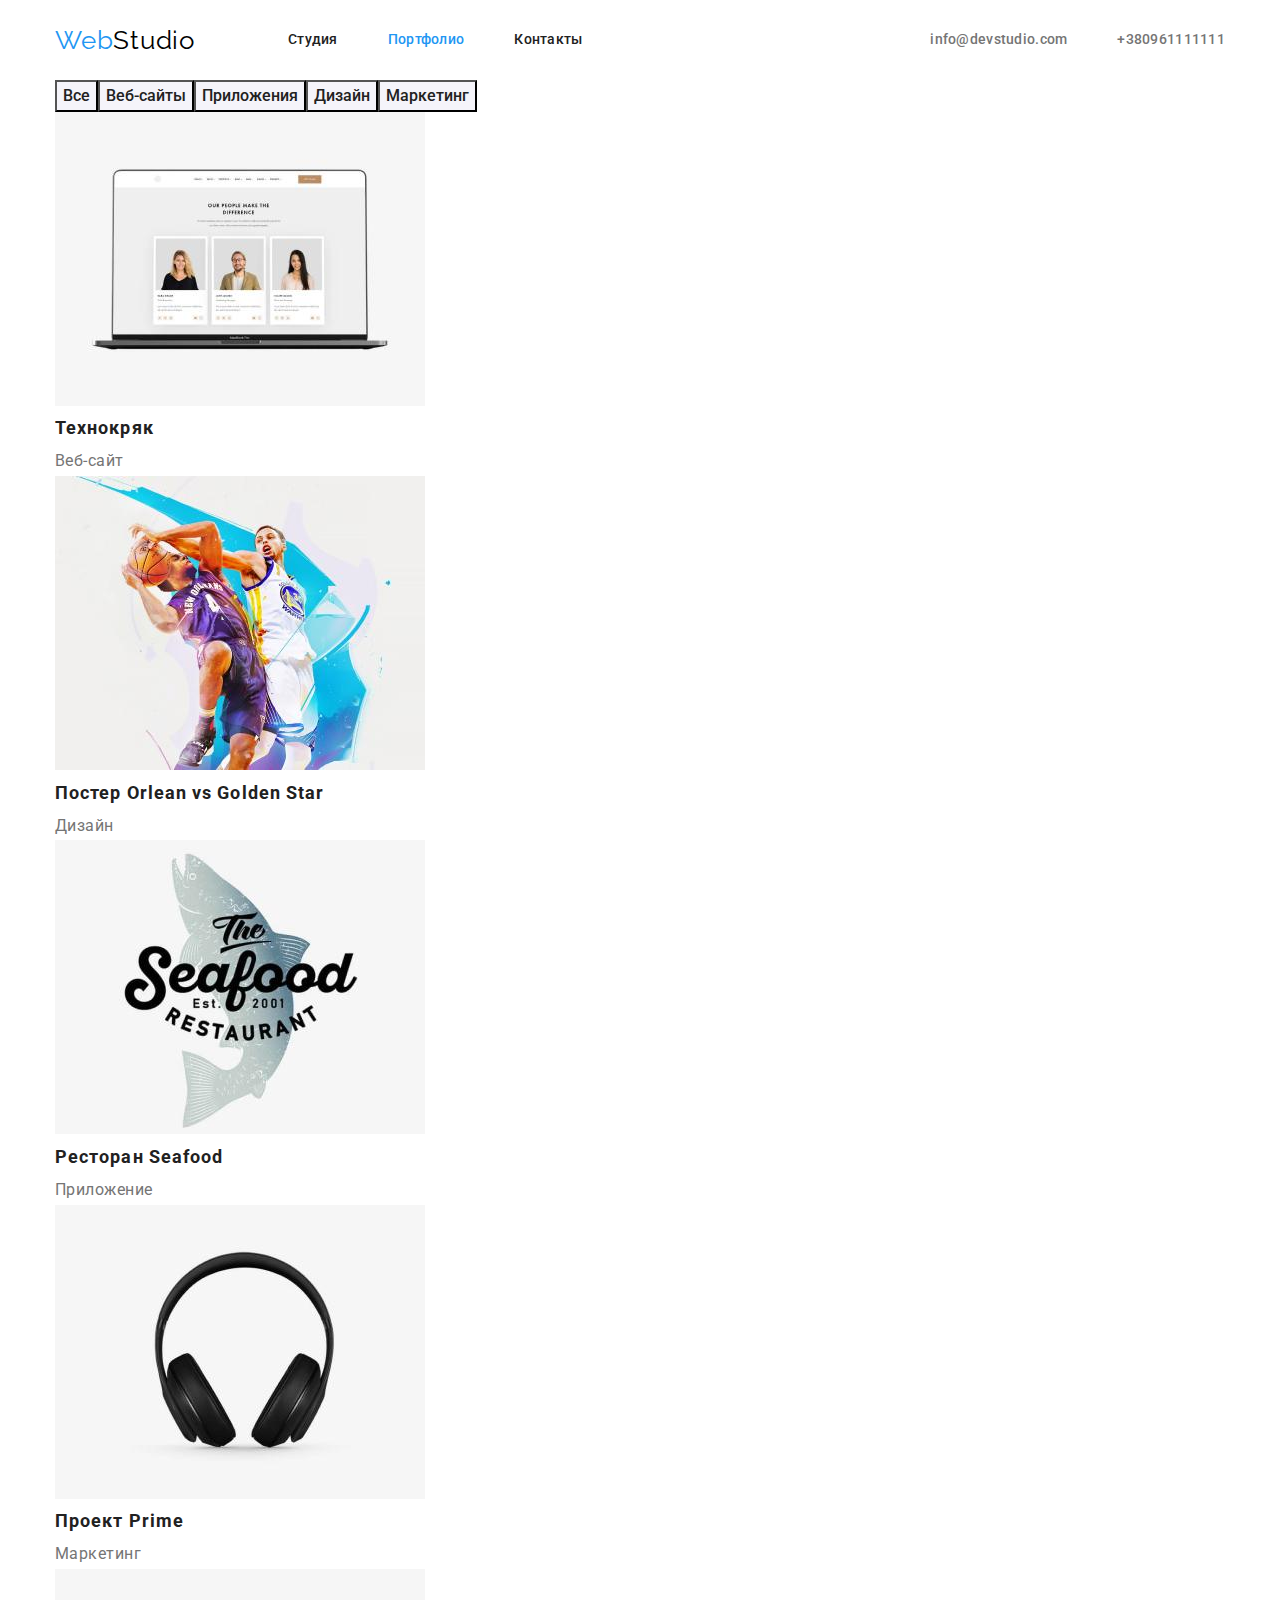
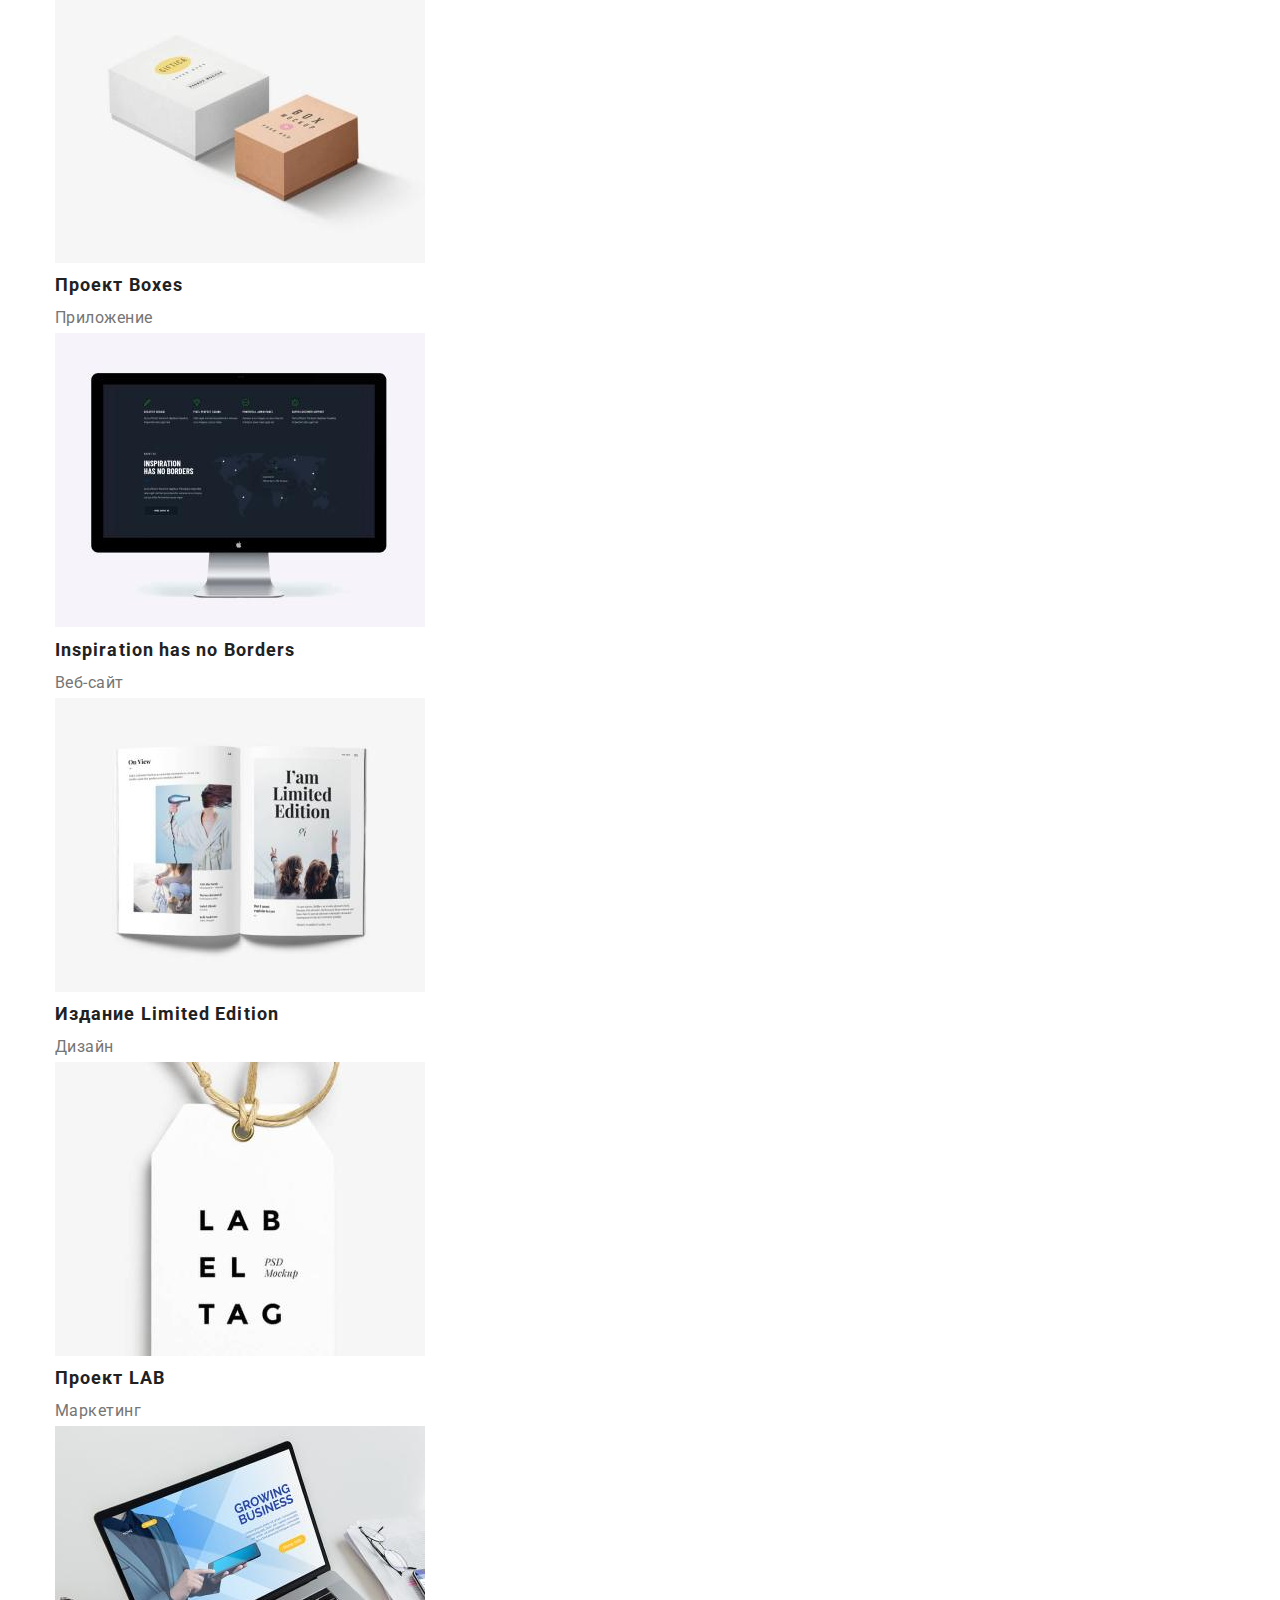
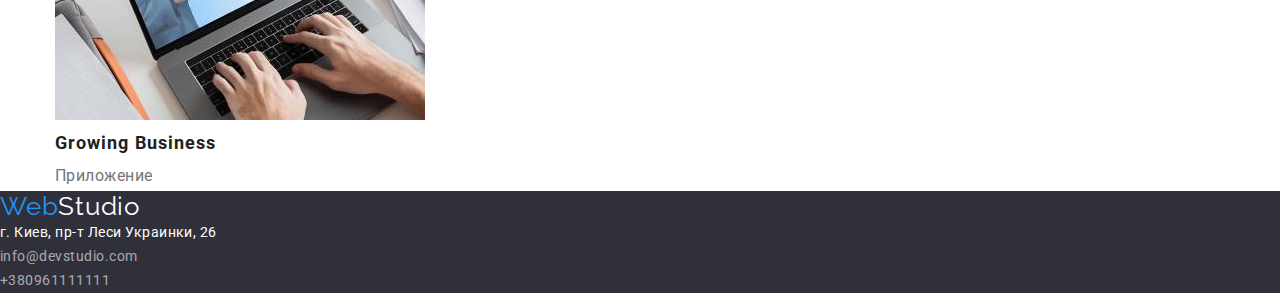
==== commit 9cdf0c5d: "Нормализирует стили" ====
--- a/portfolio.html
+++ b/portfolio.html
@@ -1,25 +1,27 @@
 <!DOCTYPE html>
 <html lang="ru">
-    <head>
-        <meta charset="UTF-8" />
-        <meta http-equiv="X-UA-Compatible" content="IE=edge" />
-        <meta name="viewport" content="width=device-width, initial-scale=1.0" />
-        <title>Рекламное агенство WebStudio</title>
-        <link
-            href="https://fonts.googleapis.com/css2?family=Raleway:wght@700&family=Roboto:wght@400;500;700;900&display=swap"
-            rel="stylesheet" />
-        <link rel="stylesheet" href="./css/modern-normalize.css">
-        <link rel="stylesheet" href="./css/styles.css" />
-    </head>
+
+<head>
+    <meta charset="UTF-8" />
+    <meta http-equiv="X-UA-Compatible" content="IE=edge" />
+    <meta name="viewport" content="width=device-width, initial-scale=1.0" />
+    <title>Рекламное агенство WebStudio</title>
+    <link
+        href="https://fonts.googleapis.com/css2?family=Raleway:wght@700&family=Roboto:wght@400;500;700;900&display=swap"
+        rel="stylesheet" />
+    <link rel="stylesheet"
+        href="https://cdnjs.cloudflare.com/ajax/libs/modern-normalize/1.1.0/modern-normalize.min.css" />
+    <link rel="stylesheet" href="./css/styles.css" />
+</head>
 
 <body>
     <!--Шапка сайта с кнопками и контактами-->
     <header class="header">
         <div class="header-section container">
-            <a href="index.html" class="logo" lang="en">
-                <span class="web">Web</span><span class="studio">Studio</span>
-            </a>
             <nav class="header-nav">
+                <a href="index.html" class="logo" lang="en">
+                    <span class="web">Web</span><span class="studio">Studio</span>
+                </a>
                 <ul class="nav-links">
                     <li class="nav-item"><a href="index.html" class="nav-link">Студия</a></li>
                     <li class="nav-item"><a href="portfolio.html" class="nav-link current">Портфолио</a></li>
--- a/css/styles.css
+++ b/css/styles.css
@@ -43,6 +43,7 @@
 
 .header-nav {
   display: flex;
+  align-items: center;
 }
 
 .logo {
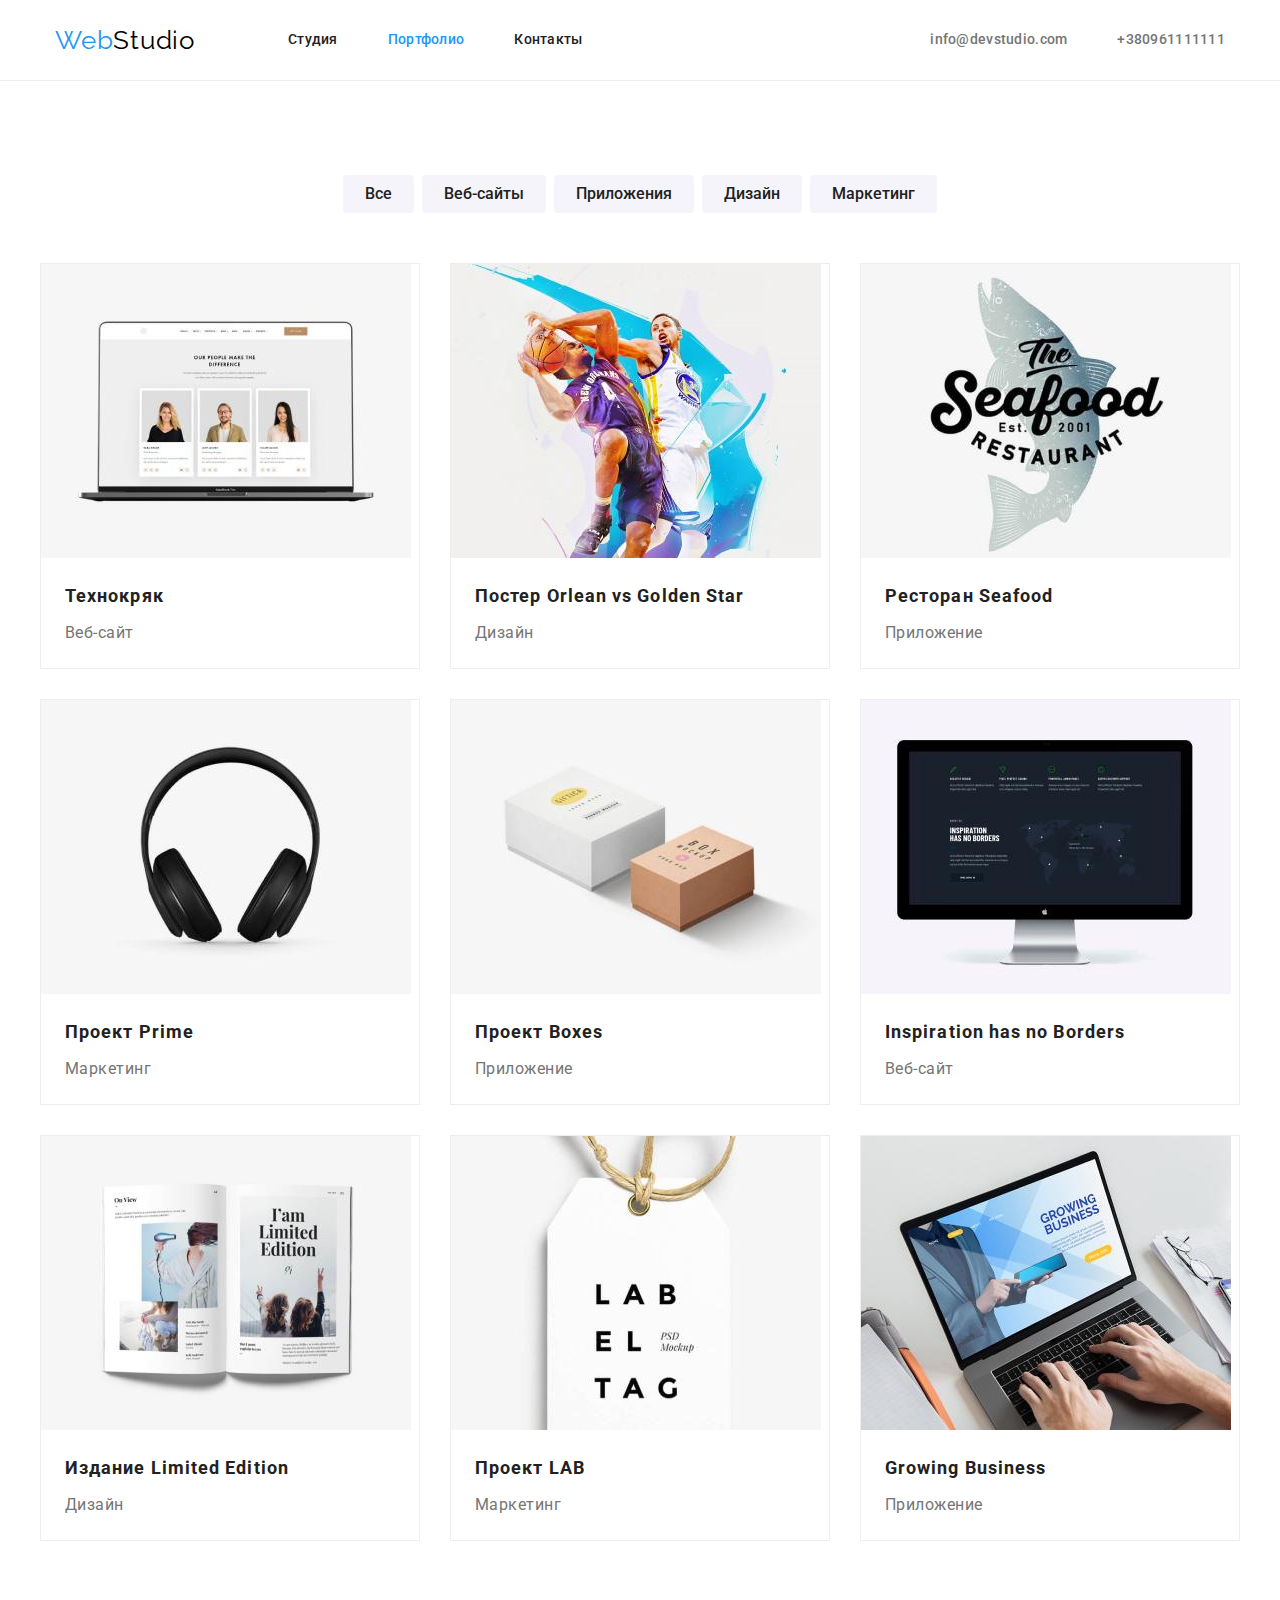
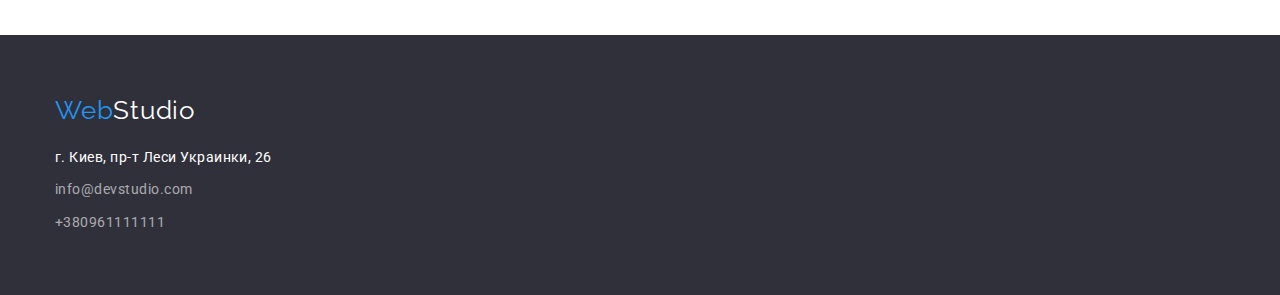
==== commit c4c5be0d: "Расставляет все флекс боксы и задает размеры согласно макету" ====
--- a/portfolio.html
+++ b/portfolio.html
@@ -19,7 +19,7 @@
     <header class="header">
         <div class="header-section container">
             <nav class="header-nav">
-                <a href="index.html" class="logo" lang="en">
+                <a href="index.html" class="logo-header" lang="en">
                     <span class="web">Web</span><span class="studio">Studio</span>
                 </a>
                 <ul class="nav-links">
@@ -38,70 +38,88 @@
 
     <!--Примеры работ-->
     <main>
-        <section class="portfolio container">
+        <section class="portfolio container section">
             <h1 class="portfolio-title">Портфолио работ</h1>
             <ul class="portfolio-buttons">
-                <li>
+                <li class="portfolio-btn">
                     <button type="button" class="portfolio-item">Все</button>
                 </li>
-                <li>
+                <li class="portfolio-btn">
                     <button type="button" class="portfolio-item">Веб-сайты</button>
                 </li>
-                <li>
+                <li class="portfolio-btn">
                     <button type="button" class="portfolio-item">Приложения</button>
                 </li>
-                <li>
+                <li class="portfolio-btn">
                     <button type="button" class="portfolio-item">Дизайн</button>
                 </li>
-                <li>
+                <li class="portfolio-btn">
                     <button type="button" class="portfolio-item">Маркетинг</button>
                 </li>
             </ul>
             <ul class="portfolio-list">
-                <li>
+                <li class="portfolio-img">
                     <img src="./img/portfolio/img.jpg" alt="Технокряк" width="370" height="294">
-                    <h2 class="portfolio-subtitle">Технокряк</h2>
-                    <p class="portfolio-text">Веб-сайт</p>
+                    <div class="portfolio-discription">
+                        <h2 class="portfolio-subtitle">Технокряк</h2>
+                        <p class="portfolio-text">Веб-сайт</p>
+                    </div>                    
                 </li>
-                <li>
+                <li class="portfolio-img">
                     <img src="./img/portfolio/img_1.jpg" alt="Баскетболисты" width="370" height="294">
-                    <h2 class="portfolio-subtitle">Постер <span lang="en">Orlean vs Golden Star</span></h2>
-                    <p class="portfolio-text">Дизайн</p> 
+                    <div class="portfolio-discription">
+                        <h2 class="portfolio-subtitle">Постер <span lang="en">Orlean vs Golden Star</span></h2>
+                        <p class="portfolio-text">Дизайн</p>
+                    </div>                    
                 </li>
-                <li>
+                <li class="portfolio-img">
                     <img src="./img/portfolio/img_2.jpg" alt="Лого ресторана" width="370" height="294">
-                    <h2 class="portfolio-subtitle">Ресторан <span lang="en">Seafood</span></h2>
-                    <p class="portfolio-text">Приложение</p>
+                    <div class="portfolio-discription">
+                        <h2 class="portfolio-subtitle">Ресторан <span lang="en">Seafood</span></h2>
+                        <p class="portfolio-text">Приложение</p>
+                    </div>                    
                 </li>
-                <li>
+                <li class="portfolio-img">
                     <img src="./img/portfolio/img_3.jpg" alt="Наушники" width="370" height="294">
-                    <h2 class="portfolio-subtitle">Проект <span lang="en">Prime</span></h2>
-                    <p class="portfolio-text">Маркетинг</p>
+                    <div class="portfolio-discription">
+                        <h2 class="portfolio-subtitle">Проект <span lang="en">Prime</span></h2>
+                        <p class="portfolio-text">Маркетинг</p>
+                    </div>
                 </li>
-                <li>
+                <li class="portfolio-img">
                     <img src="./img/portfolio/img_4.jpg" alt="Бумажные коробки" width="370" height="294">
-                    <h2 class="portfolio-subtitle">Проект <span lang="en">Boxes</span></h2>
-                    <p class="portfolio-text">Приложение</p>
+                    <div class="portfolio-discription">
+                        <h2 class="portfolio-subtitle">Проект <span lang="en">Boxes</span></h2>
+                        <p class="portfolio-text">Приложение</p>
+                    </div>
                 </li>
-                <li>
+                <li class="portfolio-img">
                     <img src="./img/portfolio/img_5.jpg" alt="Монитор" width="370" height="294">
-                    <h2 class="portfolio-subtitle"><span lang="en">Inspiration has no Borders</span></h2>
-                    <p class="portfolio-text">Веб-сайт</p>
+                    <div class="portfolio-discription">
+                        <h2 class="portfolio-subtitle"><span lang="en">Inspiration has no Borders</span></h2>
+                        <p class="portfolio-text">Веб-сайт</p>
+                    </div>
                 </li>
-                <li>
+                <li class="portfolio-img">
                     <img src="./img/portfolio/img_6.jpg" alt="Книга" width="370" height="294">
-                    <h2 class="portfolio-subtitle">Издание <span lang="en">Limited Edition</span></h2>
-                    <p class="portfolio-text">Дизайн</p>
+                    <div class="portfolio-discription">
+                        <h2 class="portfolio-subtitle">Издание <span lang="en">Limited Edition</span></h2>
+                        <p class="portfolio-text">Дизайн</p>
+                    </div>
                 </li>
-                <li>
+                <li class="portfolio-img">
                     <img src="./img/portfolio/img_7.jpg" alt="Ярлык" width="370" height="294">
-                    <h2 class="portfolio-subtitle">Проект <span lang="en">LAB</span></h2>
-                    <p class="portfolio-text">Маркетинг</p>
+                    <div class="portfolio-discription">
+                        <h2 class="portfolio-subtitle">Проект <span lang="en">LAB</span></h2>
+                        <p class="portfolio-text">Маркетинг</p>
+                    </div>
                 </li>
-                <li>
+                <li class="portfolio-img">
                     <img src="./img/portfolio/img_8.jpg" alt="Ноутбук" width="370" height="294">
-                    <h2 class="portfolio-subtitle"><span lang="en">Growing Business</span></h2>
-                    <p class="portfolio-text">Приложение</p>
+                    <div class="portfolio-discription">
+                        <h2 class="portfolio-subtitle"><span lang="en">Growing Business</span></h2>
+                        <p class="portfolio-text">Приложение</p>
+                    </div>
                 </li>
             </ul>
         </section>
@@ -111,16 +129,19 @@
     <!--Подвал сайта-->
 
     <footer class="footer">
-        <a class="logo" href="index.html" lang="en">
-            <span class="web">Web</span><span class="footer-studio">Studio</span>
-        </a>
-        <address>
-            <p>
-                <span class="footer-location">г. Киев, пр-т Леси Украинки, 26</span><br />
-                <a href="mailto:info@devstudio.com" lang="en" class="footer-contact">info@devstudio.com</a><br />
-                <a href="tel:+380961111111" class="footer-contact">+380961111111</a>
-            </p>
-        </address>
+        <div class="container">
+            <a href="index.html" class="logo-footer" lang="en">
+                <span class="web">Web</span><span class="footer-studio">Studio</span>
+            </a>
+            <address>
+                <p class="contacts">
+                    <span class="footer-location">г. Киев, пр-т Леси Украинки, 26</span>
+                    <a href="mailto:info@devstudio.com" lang="en" class="footer-contact-mail">info@devstudio.com</a>
+                    <a href="tel:+380961111111" class="footer-contact-phone">+380961111111</a>
+                </p>
+            </address>
+        </div>
+    
     </footer>
 
 </body>
--- a/css/styles.css
+++ b/css/styles.css
@@ -27,6 +27,11 @@
   margin: 0;
 }
 
+img {
+  display: block;
+  max-width: 100%;
+}
+
 .container {
   width: 1200px;
   padding-left: 15px;
@@ -34,8 +39,16 @@
   margin: 0 auto;
 }
 
+.section {
+  padding: 94px 0px;
+}
+
 /* Блок header */
 
+.header {
+  border-bottom: 1px solid #ececec;
+}
+
 .header-section {
   display: flex;
   align-items: center;
@@ -46,7 +59,7 @@
   align-items: center;
 }
 
-.logo {
+.logo-header {
   margin-right: 93px;
 
   text-decoration: none;
@@ -123,18 +136,29 @@
 /* Блок со слайдером */
 
 .main-section {
+  text-align: center;
+  padding: 200px 0px;
+
   background-color: #2f303a;
-  letter-spacing: 0.06em;
 }
 .main-title {
+  margin: 0 auto;
+  margin-bottom: 30px;
+  width: 696px;
+
   color: var(--text-white-color);
   text-transform: uppercase;
   font-weight: 900;
   font-size: 44px;
   line-height: 1.36;
-  text-align: center;
-}
+  letter-spacing: 0.06em;
+}
+
 .main-button {
+  padding: 10px 32px;
+  box-shadow: 0px 4px 4px rgba(0, 0, 0, 0.15);
+  border-radius: 4px;
+
   background-color: var(--accent-text-color);
   color: var(--text-white-color);
   letter-spacing: 0.06em;
@@ -165,8 +189,20 @@
 .feature-list {
   list-style: none;
   display: flex;
-}
+  flex-wrap: wrap;
+  margin-right: -30px;
+}
+.feature-item {
+  flex-basis: calc(100% / 4 - 30px);
+  margin-right: 30px;
+}
+.feature-item:nth-child(4n) {
+  margin-right: 0;
+}
+
 .feature-subtitle {
+  margin-bottom: 10px;
+
   color: var(--primery-text-color);
   text-transform: uppercase;
   font-weight: 700;
@@ -181,7 +217,14 @@
 
 /* Блок с картинками */
 
+.info-section {
+  padding-top: 0;
+  padding-bottom: 94px;
+}
+
 .info-title {
+  margin-bottom: 50px;
+
   color: var(--primery-text-color);
   font-weight: 700;
   font-size: 36px;
@@ -191,6 +234,13 @@
 .info-list {
   list-style: none;
   display: flex;
+  flex-wrap: wrap;
+  margin-right: -30px;
+}
+
+.info-item {
+  flex-basis: calc(100% / 3 - 30px);
+  margin-right: 30px;
 }
 
 /* Блок Наша команда */
@@ -199,6 +249,8 @@
   background-color: #f5f4fa;
 }
 .team-title {
+  margin-bottom: 50px;
+
   color: var(--primery-text-color);
   font-weight: 700;
   font-size: 36px;
@@ -208,8 +260,25 @@
 .team-list {
   list-style: none;
   display: flex;
-}
+  flex-wrap: wrap;
+  margin-right: -30px;
+}
+.team-item {
+  flex-basis: calc(100% / 4 - 30px);
+  margin-right: 30px;
+
+  background: #ffffff;
+  box-shadow: 0px 1px 3px rgba(0, 0, 0, 0.12), 0px 1px 1px rgba(0, 0, 0, 0.14),
+    0px 2px 1px rgba(0, 0, 0, 0.2);
+  border-radius: 0px 0px 4px 4px;
+}
+.team-discription {
+  padding: 30px 0px;
+}
+
 .team-subtitle {
+  margin-bottom: 10px;
+
   color: var(--primery-text-color);
   font-weight: 500;
   font-size: 16px;
@@ -227,24 +296,54 @@
 
 .footer {
   background-color: #2f303a;
+  padding-top: 60px;
+  padding-bottom: 60px;
+}
+
+.logo-footer {
+  display: block;
+  margin-bottom: 20px;
+
+  text-decoration: none;
+  font-family: Raleway, sans-serif;
+  letter-spacing: 0.03em;
+  font-size: 26px;
+  line-height: 1.19;
 }
 .footer-studio {
   color: var(--text-white-color);
 }
+
 .footer-location {
+  display: block;
+  margin-bottom: 9px;
+
   color: var(--text-white-color);
   font-size: 14px;
   line-height: 1.71;
 }
-.footer-contact {
+.footer-contact-mail {
+  display: block;
+  margin-bottom: 9px;
+
   color: rgba(255, 255, 255, 0.6);
   text-decoration: none;
   font-size: 14px;
   line-height: 1.71;
 }
 
+.footer-contact-phone {
+  display: block;
+
+  color: rgba(255, 255, 255, 0.6);
+  text-decoration: none;
+  font-size: 14px;
+  line-height: 1.71;
+}
+
 .footer-location,
-.footer-contact {
+.footer-contact-mail,
+.footer-contact-phone {
   font-style: normal;
 }
 .footer-contact:hover,
@@ -266,10 +365,22 @@
   clip: rect(0 0 0 0);
 }
 .portfolio-buttons {
-  list-style: none;
-  display: flex;
-}
+  display: flex;
+  justify-content: center;
+
+  margin-bottom: 50px;
+  list-style: none;
+}
+
+.portfolio-buttons .portfolio-btn + .portfolio-btn {
+  margin-left: 8px;
+}
+
 .portfolio-item {
+  padding: 6px 22px;
+  border: transparent;
+  border-radius: 4px;
+
   color: var(--primery-text-color);
   background-color: #f5f4fa;
   font-family: inherit;
@@ -279,21 +390,44 @@
   text-align: center;
   cursor: pointer;
 }
+
 .portfolio-item:hover,
 .portfolio-item:focus {
   color: var(--text-white-color);
   background-color: var(--accent-text-color);
-}
+  box-shadow: 0px 3px 1px rgba(0, 0, 0, 0.1), 0px 1px 2px rgba(0, 0, 0, 0.08),
+    0px 2px 2px rgba(0, 0, 0, 0.12);
+}
+
 .portfolio-list {
   list-style: none;
-}
+  display: flex;
+  flex-wrap: wrap;
+  margin-right: -30px;
+  margin-bottom: -30px;
+}
+
+.portfolio-img {
+  flex-basis: calc(100% / 3 - 30px);
+  margin-right: 30px;
+  margin-bottom: 30px;
+  border: 1px solid #eeeeee;
+}
+
+.portfolio-discription {
+  padding: 20px 24px;
+}
+
 .portfolio-subtitle {
+  margin-bottom: 4px;
+
   color: var(--primery-text-color);
   letter-spacing: 0.06em;
   font-weight: 700;
   font-size: 18px;
   line-height: 2;
 }
+
 .portfolio-text {
   color: var(--secondary-text-color);
   font-size: 16px;
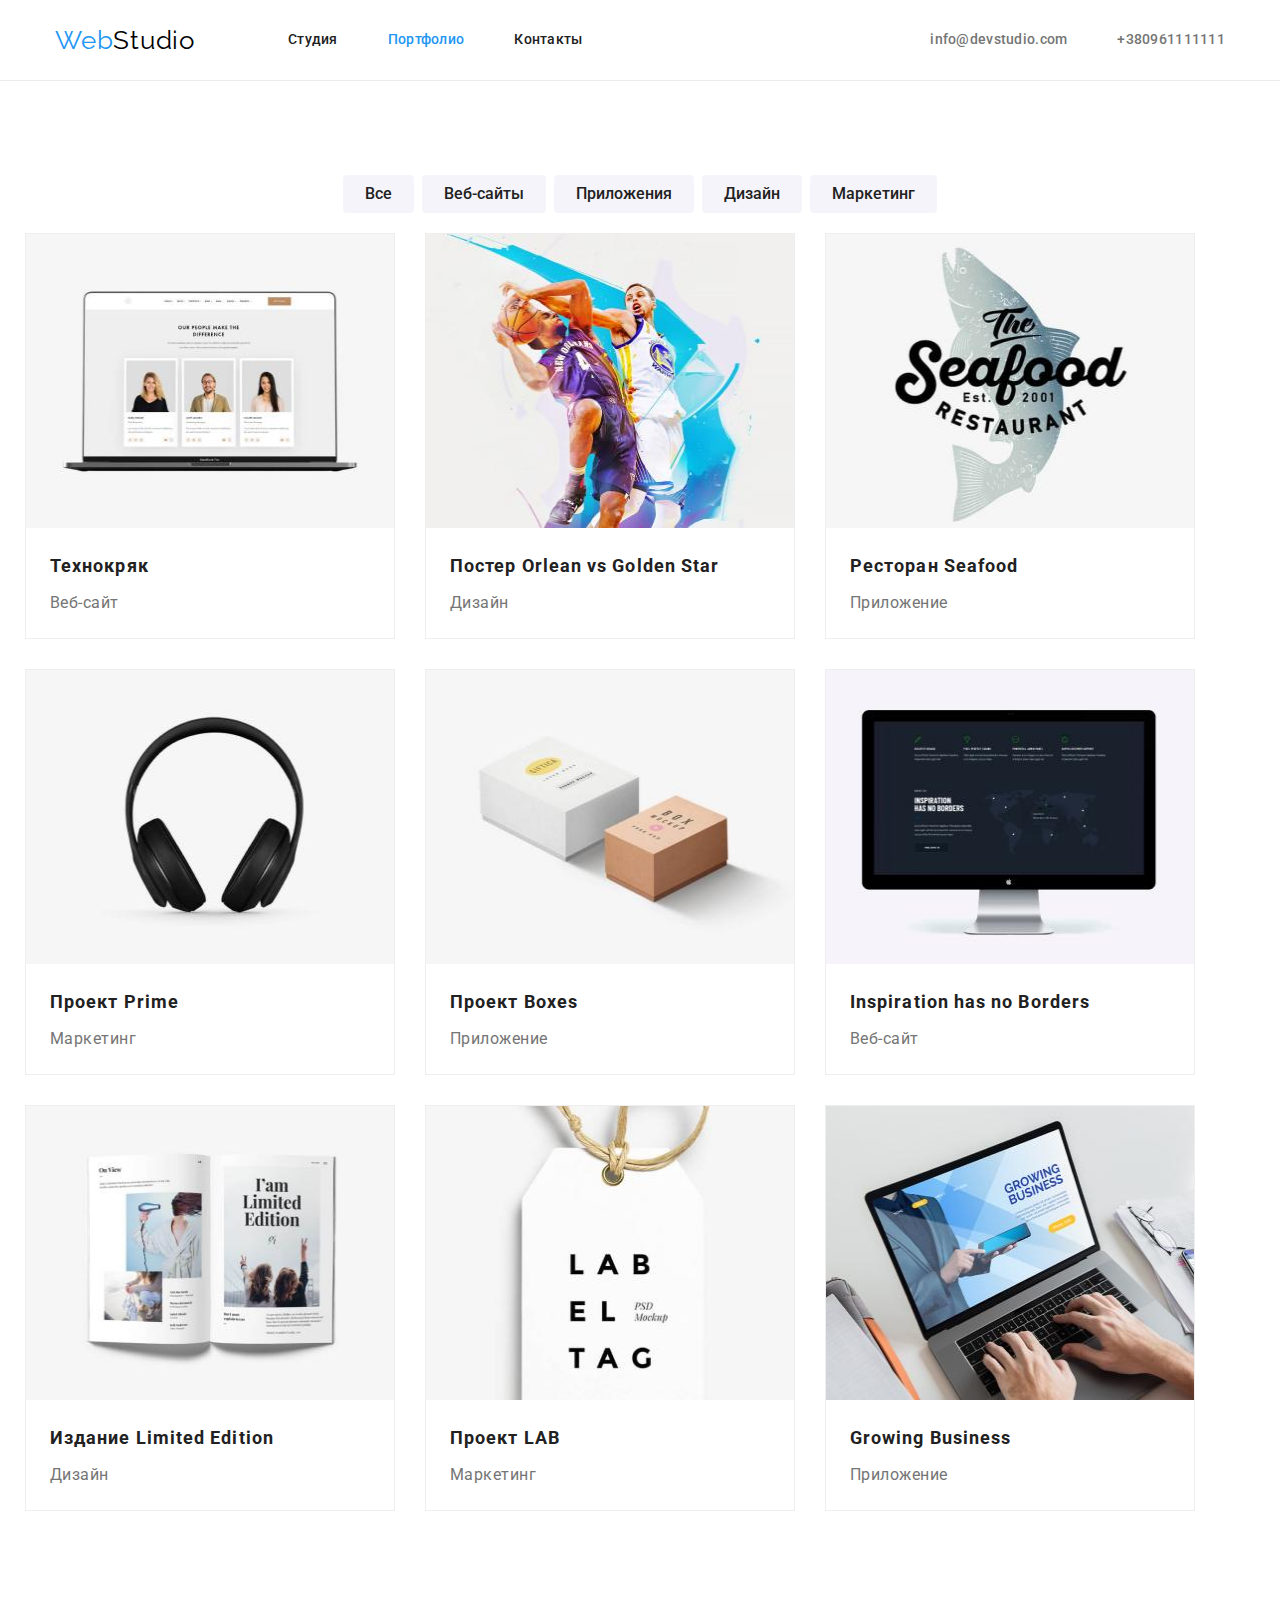
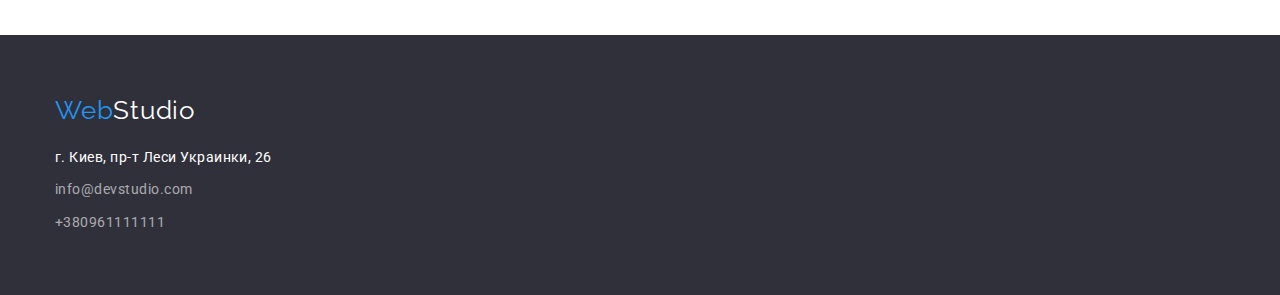
==== commit ba9daa15: "выравнивает размеры картинок" ====
--- a/portfolio.html
+++ b/portfolio.html
@@ -38,90 +38,92 @@
 
     <!--Примеры работ-->
     <main>
-        <section class="portfolio container section">
-            <h1 class="portfolio-title">Портфолио работ</h1>
-            <ul class="portfolio-buttons">
-                <li class="portfolio-btn">
-                    <button type="button" class="portfolio-item">Все</button>
-                </li>
-                <li class="portfolio-btn">
-                    <button type="button" class="portfolio-item">Веб-сайты</button>
-                </li>
-                <li class="portfolio-btn">
-                    <button type="button" class="portfolio-item">Приложения</button>
-                </li>
-                <li class="portfolio-btn">
-                    <button type="button" class="portfolio-item">Дизайн</button>
-                </li>
-                <li class="portfolio-btn">
-                    <button type="button" class="portfolio-item">Маркетинг</button>
-                </li>
-            </ul>
-            <ul class="portfolio-list">
-                <li class="portfolio-img">
-                    <img src="./img/portfolio/img.jpg" alt="Технокряк" width="370" height="294">
-                    <div class="portfolio-discription">
-                        <h2 class="portfolio-subtitle">Технокряк</h2>
-                        <p class="portfolio-text">Веб-сайт</p>
-                    </div>                    
-                </li>
-                <li class="portfolio-img">
-                    <img src="./img/portfolio/img_1.jpg" alt="Баскетболисты" width="370" height="294">
-                    <div class="portfolio-discription">
-                        <h2 class="portfolio-subtitle">Постер <span lang="en">Orlean vs Golden Star</span></h2>
-                        <p class="portfolio-text">Дизайн</p>
-                    </div>                    
-                </li>
-                <li class="portfolio-img">
-                    <img src="./img/portfolio/img_2.jpg" alt="Лого ресторана" width="370" height="294">
-                    <div class="portfolio-discription">
-                        <h2 class="portfolio-subtitle">Ресторан <span lang="en">Seafood</span></h2>
-                        <p class="portfolio-text">Приложение</p>
-                    </div>                    
-                </li>
-                <li class="portfolio-img">
-                    <img src="./img/portfolio/img_3.jpg" alt="Наушники" width="370" height="294">
-                    <div class="portfolio-discription">
-                        <h2 class="portfolio-subtitle">Проект <span lang="en">Prime</span></h2>
-                        <p class="portfolio-text">Маркетинг</p>
-                    </div>
-                </li>
-                <li class="portfolio-img">
-                    <img src="./img/portfolio/img_4.jpg" alt="Бумажные коробки" width="370" height="294">
-                    <div class="portfolio-discription">
-                        <h2 class="portfolio-subtitle">Проект <span lang="en">Boxes</span></h2>
-                        <p class="portfolio-text">Приложение</p>
-                    </div>
-                </li>
-                <li class="portfolio-img">
-                    <img src="./img/portfolio/img_5.jpg" alt="Монитор" width="370" height="294">
-                    <div class="portfolio-discription">
-                        <h2 class="portfolio-subtitle"><span lang="en">Inspiration has no Borders</span></h2>
-                        <p class="portfolio-text">Веб-сайт</p>
-                    </div>
-                </li>
-                <li class="portfolio-img">
-                    <img src="./img/portfolio/img_6.jpg" alt="Книга" width="370" height="294">
-                    <div class="portfolio-discription">
-                        <h2 class="portfolio-subtitle">Издание <span lang="en">Limited Edition</span></h2>
-                        <p class="portfolio-text">Дизайн</p>
-                    </div>
-                </li>
-                <li class="portfolio-img">
-                    <img src="./img/portfolio/img_7.jpg" alt="Ярлык" width="370" height="294">
-                    <div class="portfolio-discription">
-                        <h2 class="portfolio-subtitle">Проект <span lang="en">LAB</span></h2>
-                        <p class="portfolio-text">Маркетинг</p>
-                    </div>
-                </li>
-                <li class="portfolio-img">
-                    <img src="./img/portfolio/img_8.jpg" alt="Ноутбук" width="370" height="294">
-                    <div class="portfolio-discription">
-                        <h2 class="portfolio-subtitle"><span lang="en">Growing Business</span></h2>
-                        <p class="portfolio-text">Приложение</p>
-                    </div>
-                </li>
-            </ul>
+        <section class="portfolio section">
+            <div class="container">
+                <h1 class="portfolio-title">Портфолио работ</h1>
+                <ul class="portfolio-buttons">
+                    <li class="portfolio-btn">
+                        <button type="button" class="portfolio-item">Все</button>
+                    </li>
+                    <li class="portfolio-btn">
+                        <button type="button" class="portfolio-item">Веб-сайты</button>
+                    </li>
+                    <li class="portfolio-btn">
+                        <button type="button" class="portfolio-item">Приложения</button>
+                    </li>
+                    <li class="portfolio-btn">
+                        <button type="button" class="portfolio-item">Дизайн</button>
+                    </li>
+                    <li class="portfolio-btn">
+                        <button type="button" class="portfolio-item">Маркетинг</button>
+                    </li>
+                </ul>
+                <ul class="portfolio-list">
+                    <li class="portfolio-img">
+                        <img src="./img/portfolio/img.jpg" alt="Технокряк" width="370" height="294">
+                        <div class="portfolio-discription">
+                            <h2 class="portfolio-subtitle">Технокряк</h2>
+                            <p class="portfolio-text">Веб-сайт</p>
+                        </div>
+                    </li>
+                    <li class="portfolio-img">
+                        <img src="./img/portfolio/img_1.jpg" alt="Баскетболисты" width="370" height="294">
+                        <div class="portfolio-discription">
+                            <h2 class="portfolio-subtitle">Постер <span lang="en">Orlean vs Golden Star</span></h2>
+                            <p class="portfolio-text">Дизайн</p>
+                        </div>
+                    </li>
+                    <li class="portfolio-img">
+                        <img src="./img/portfolio/img_2.jpg" alt="Лого ресторана" width="370" height="294">
+                        <div class="portfolio-discription">
+                            <h2 class="portfolio-subtitle">Ресторан <span lang="en">Seafood</span></h2>
+                            <p class="portfolio-text">Приложение</p>
+                        </div>
+                    </li>
+                    <li class="portfolio-img">
+                        <img src="./img/portfolio/img_3.jpg" alt="Наушники" width="370" height="294">
+                        <div class="portfolio-discription">
+                            <h2 class="portfolio-subtitle">Проект <span lang="en">Prime</span></h2>
+                            <p class="portfolio-text">Маркетинг</p>
+                        </div>
+                    </li>
+                    <li class="portfolio-img">
+                        <img src="./img/portfolio/img_4.jpg" alt="Бумажные коробки" width="370" height="294">
+                        <div class="portfolio-discription">
+                            <h2 class="portfolio-subtitle">Проект <span lang="en">Boxes</span></h2>
+                            <p class="portfolio-text">Приложение</p>
+                        </div>
+                    </li>
+                    <li class="portfolio-img">
+                        <img src="./img/portfolio/img_5.jpg" alt="Монитор" width="370" height="294">
+                        <div class="portfolio-discription">
+                            <h2 class="portfolio-subtitle"><span lang="en">Inspiration has no Borders</span></h2>
+                            <p class="portfolio-text">Веб-сайт</p>
+                        </div>
+                    </li>
+                    <li class="portfolio-img">
+                        <img src="./img/portfolio/img_6.jpg" alt="Книга" width="370" height="294">
+                        <div class="portfolio-discription">
+                            <h2 class="portfolio-subtitle">Издание <span lang="en">Limited Edition</span></h2>
+                            <p class="portfolio-text">Дизайн</p>
+                        </div>
+                    </li>
+                    <li class="portfolio-img">
+                        <img src="./img/portfolio/img_7.jpg" alt="Ярлык" width="370" height="294">
+                        <div class="portfolio-discription">
+                            <h2 class="portfolio-subtitle">Проект <span lang="en">LAB</span></h2>
+                            <p class="portfolio-text">Маркетинг</p>
+                        </div>
+                    </li>
+                    <li class="portfolio-img">
+                        <img src="./img/portfolio/img_8.jpg" alt="Ноутбук" width="370" height="294">
+                        <div class="portfolio-discription">
+                            <h2 class="portfolio-subtitle"><span lang="en">Growing Business</span></h2>
+                            <p class="portfolio-text">Приложение</p>
+                        </div>
+                    </li>
+                </ul>
+            </div>
         </section>
  
     </main>
--- a/css/styles.css
+++ b/css/styles.css
@@ -403,8 +403,8 @@
   list-style: none;
   display: flex;
   flex-wrap: wrap;
-  margin-right: -30px;
-  margin-bottom: -30px;
+  margin-left: -30px;
+  margin-top: -30px;
 }
 
 .portfolio-img {
